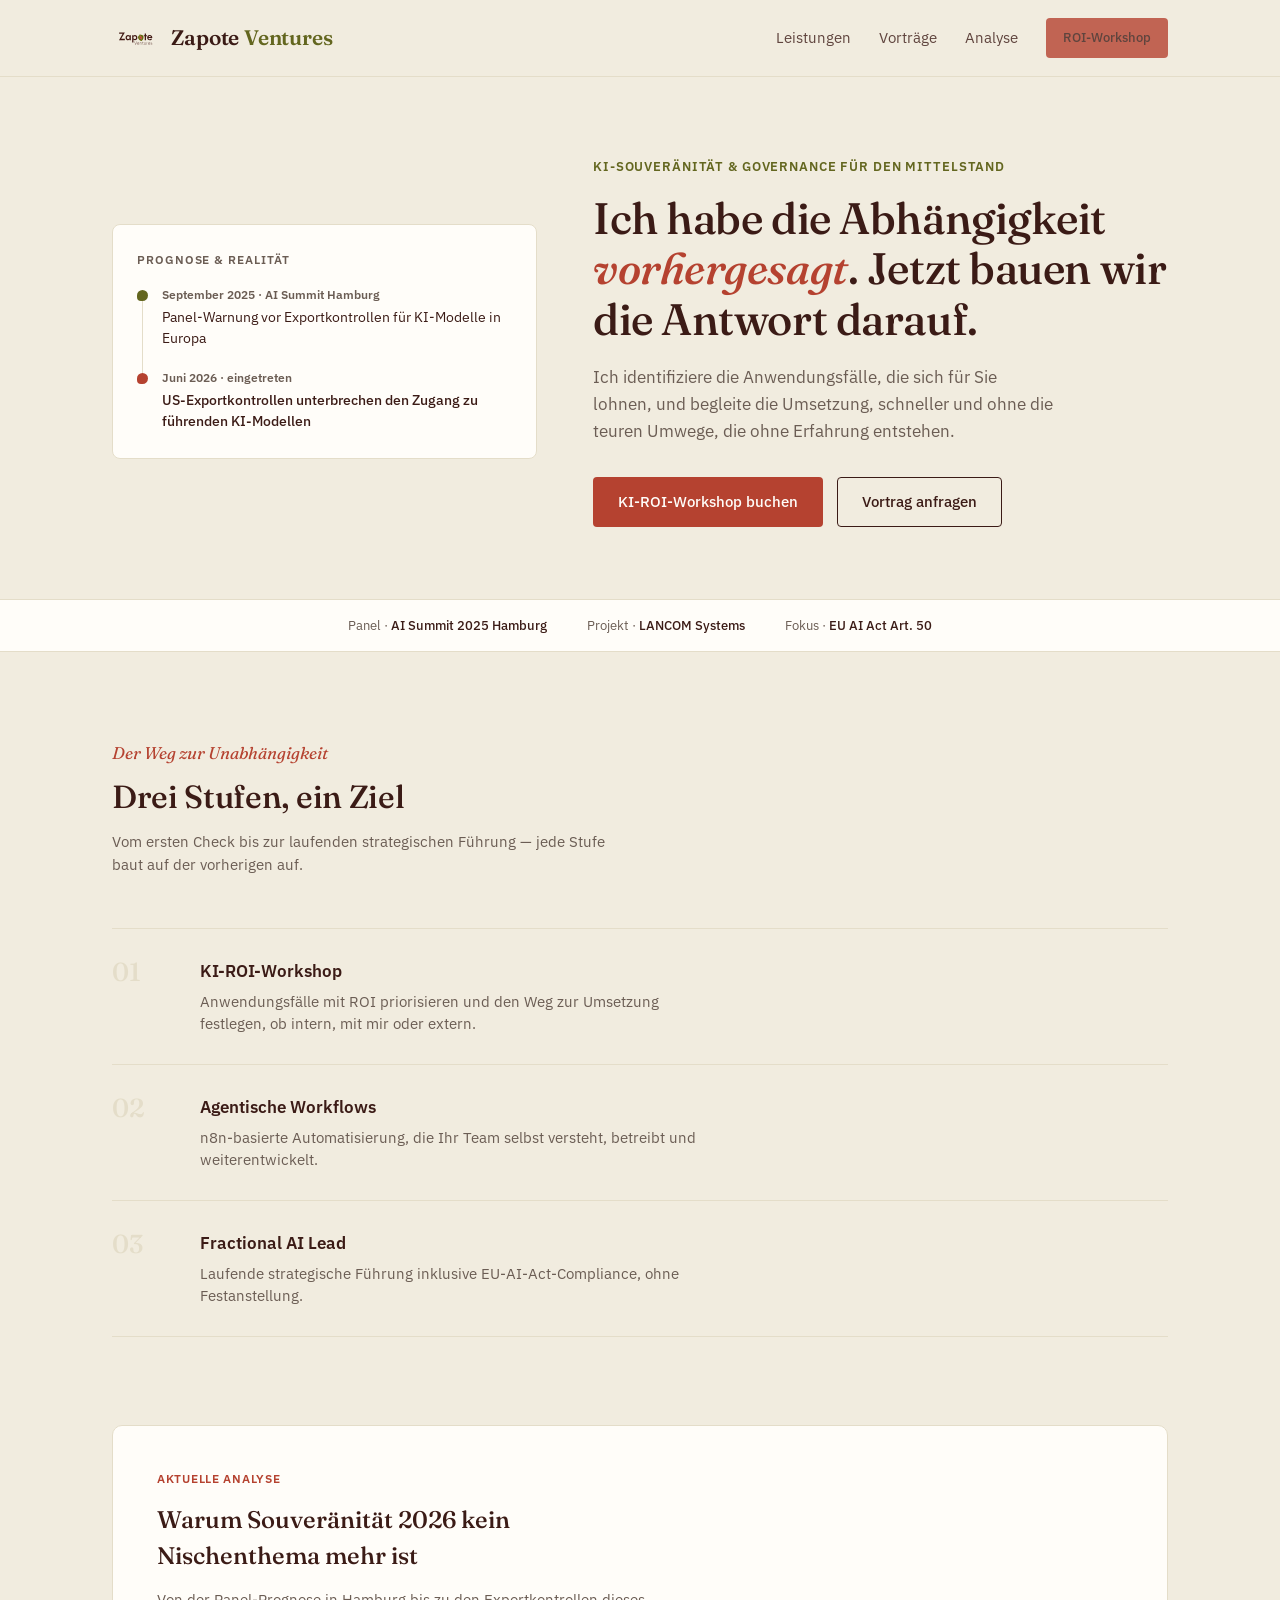
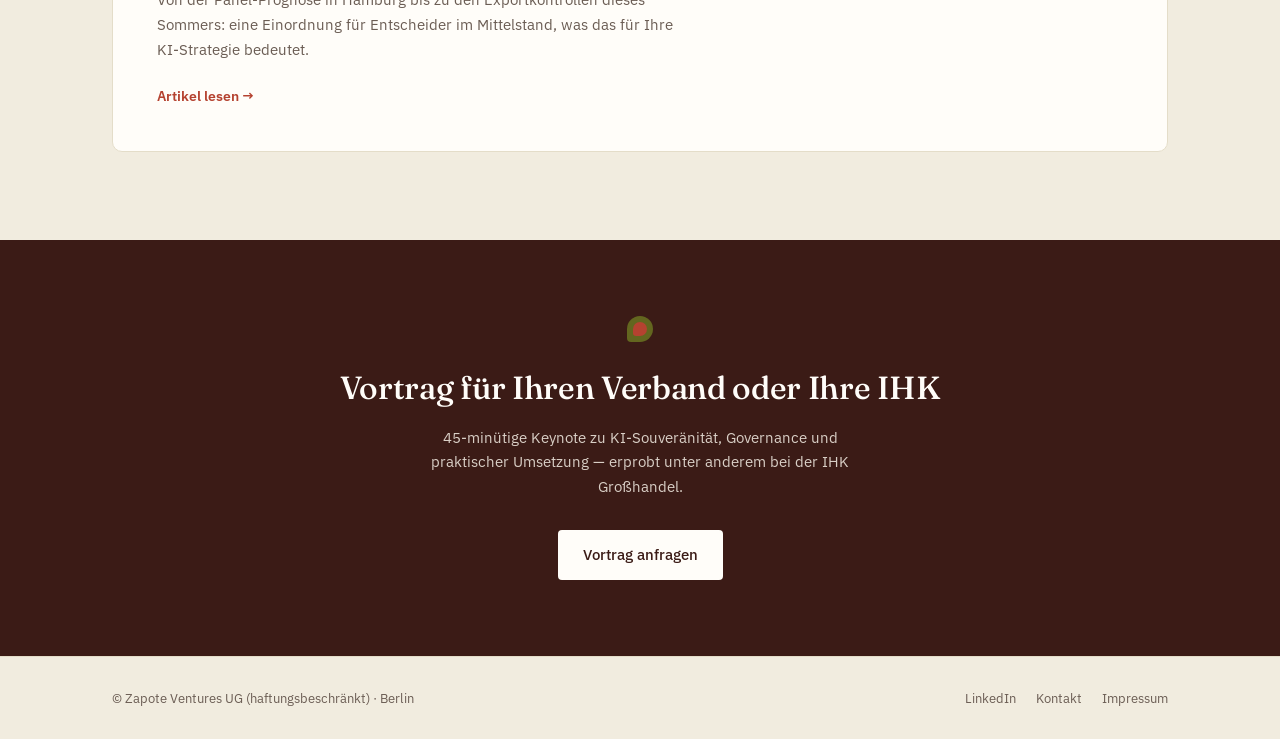
==== outputs/index.html @ 0f677725 "feat: init commit of website" ====
<!DOCTYPE html>
<html lang="de">
<head>
<meta charset="UTF-8">
<meta name="viewport" content="width=device-width, initial-scale=1.0">
<title>Zapote Ventures — KI-Souveränität &amp; Governance für den Mittelstand</title>
<meta name="description" content="Zapote Ventures UG (haftungsbeschränkt): KI-ROI-Workshops, agentische Workflows und Fractional AI Lead für den Mittelstand.">
<link rel="icon" type="image/svg+xml" href="zapote-logo.svg">
<link rel="preconnect" href="https://fonts.googleapis.com">
<link rel="preconnect" href="https://fonts.gstatic.com" crossorigin>
<link href="https://fonts.googleapis.com/css2?family=Fraunces:ital,opsz,wght@0,9..144,400;0,9..144,500;0,9..144,600;1,9..144,500&family=IBM+Plex+Sans:wght@400;500;600&display=swap" rel="stylesheet">
<style>
  :root{
    --ink:#3b1b16;
    --olive:#63661f;
    --coral:#b54230;
    --paper:#f1ecdf;
    --white:#fffdf9;
    --muted:#6b5d54;
    --hair:#e4ddc9;
    --font-display:'Fraunces', serif;
    --font-body:'IBM Plex Sans', sans-serif;
  }
  *{box-sizing:border-box;margin:0;padding:0}
  body{
    font-family:var(--font-body);
    color:var(--ink);
    background:var(--paper);
    line-height:1.5;
    -webkit-font-smoothing:antialiased;
  }
  a{color:inherit}
  img,svg{display:block}
  .wrap{max-width:1120px;margin:0 auto;padding:0 32px}
  @media(max-width:640px){.wrap{padding:0 20px}}

  /* nav */
  header{position:sticky;top:0;background:rgba(241,236,223,.92);backdrop-filter:blur(6px);border-bottom:1px solid var(--hair);z-index:10}
  nav{display:flex;align-items:center;justify-content:space-between;padding:18px 0}
  .brand{display:flex;align-items:center;gap:10px;text-decoration:none}
  .brand img{height:26px;width:auto}
  .wordmark{font-family:var(--font-display);font-weight:600;font-size:21px;letter-spacing:-.01em;color:var(--ink)}
  .wordmark span{color:var(--olive)}
  .navlinks{display:flex;align-items:center;gap:28px;font-size:14.5px}
  .navlinks a{text-decoration:none;color:var(--ink);opacity:.8;transition:opacity .15s}
  .navlinks a:hover{opacity:1}
  @media(max-width:720px){.navlinks a.hide-mobile{display:none}}

  .btn{display:inline-flex;align-items:center;gap:8px;padding:13px 24px;border-radius:4px;font-size:14.5px;font-weight:500;text-decoration:none;border:1.5px solid transparent;transition:transform .15s, box-shadow .15s;cursor:pointer;font-family:var(--font-body)}
  .btn:focus-visible{outline:2px solid var(--coral);outline-offset:3px}
  .btn:hover{transform:translateY(-1px)}
  .btn-primary{background:var(--coral);color:var(--white)}
  .btn-primary:hover{box-shadow:0 4px 14px rgba(181,66,48,.35)}
  .btn-ghost{background:transparent;color:var(--ink);border-color:var(--ink)}
  .btn-ghost:hover{background:var(--ink);color:var(--white)}
  .btn-inverse{background:var(--white);color:var(--ink)}
  .btn-sm{padding:9px 16px;font-size:13px}

  /* hero */
  .hero{padding:80px 0 72px}
  .hero-grid{display:grid;grid-template-columns:.85fr 1.15fr;gap:56px;align-items:center}
  @media(max-width:860px){.hero-grid{grid-template-columns:1fr;gap:40px}}

  .ledger{background:var(--white);border:1px solid var(--hair);border-radius:8px;padding:26px 24px;position:relative}
  .ledger-title{font-size:11.5px;font-weight:600;letter-spacing:.08em;text-transform:uppercase;color:var(--muted);margin-bottom:18px}
  .ledger-item{display:flex;gap:14px;position:relative;padding-bottom:20px}
  .ledger-item:last-child{padding-bottom:0}
  .ledger-line{position:absolute;left:5px;top:14px;bottom:-6px;width:1px;background:var(--hair)}
  .ledger-item:last-child .ledger-line{display:none}
  .seed{width:11px;height:11px;border-radius:50% 50% 50% 4px;background:var(--olive);flex-shrink:0;margin-top:4px;position:relative;z-index:1}
  .ledger-item:last-child .seed{background:var(--coral)}
  .ledger-date{font-size:12px;font-weight:600;color:var(--muted);font-variant-numeric:tabular-nums;margin-bottom:3px}
  .ledger-text{font-size:14px;line-height:1.5}
  .ledger-item:last-child .ledger-text{font-weight:500}

  .eyebrow{font-size:12.5px;font-weight:600;letter-spacing:.07em;text-transform:uppercase;color:var(--olive);margin-bottom:18px}
  h1{font-family:var(--font-display);font-weight:500;font-size:clamp(30px,4.4vw,44px);line-height:1.14;letter-spacing:-.01em;margin-bottom:20px}
  h1 em{font-style:italic;color:var(--coral)}
  .lede{font-size:16.5px;color:var(--muted);max-width:46ch;margin-bottom:32px;line-height:1.65}
  .cta-row{display:flex;gap:14px;flex-wrap:wrap}

  /* trust strip */
  .strip{border-top:1px solid var(--hair);border-bottom:1px solid var(--hair);background:var(--white)}
  .strip-inner{display:flex;justify-content:center;gap:40px;padding:16px 0;font-size:12.5px;color:var(--muted);flex-wrap:wrap;text-align:center}
  .strip-inner b{color:var(--ink);font-weight:500}

  /* services */
  .section{padding:88px 0}
  .section-head{max-width:520px;margin-bottom:52px}
  .section-eyebrow{font-family:var(--font-display);font-style:italic;color:var(--coral);font-size:17px;margin-bottom:8px}
  h2{font-family:var(--font-display);font-weight:500;font-size:clamp(24px,3vw,32px);letter-spacing:-.01em}
  .section-sub{color:var(--muted);font-size:15px;margin-top:10px}

  .ladder{position:relative}
  .rung{display:grid;grid-template-columns:64px 1fr;gap:24px;padding:30px 0;border-top:1px solid var(--hair)}
  .rung:last-child{border-bottom:1px solid var(--hair)}
  .rung-num{font-family:var(--font-display);font-size:26px;color:var(--hair);font-weight:500;line-height:1}
  .rung-body h3{font-family:var(--font-body);font-weight:600;font-size:17px;margin-bottom:6px}
  .rung-body p{color:var(--muted);font-size:14.5px;max-width:56ch}

  /* excerpt */
  .excerpt{background:var(--white);border:1px solid var(--hair);border-radius:10px;padding:44px;position:relative}
  .excerpt-eyebrow{font-size:12px;font-weight:600;letter-spacing:.06em;text-transform:uppercase;color:var(--coral);margin-bottom:14px}
  .excerpt h3{font-family:var(--font-display);font-weight:500;font-size:24px;margin-bottom:14px;max-width:26ch}
  .excerpt p{color:var(--muted);font-size:15px;max-width:60ch;margin-bottom:20px;line-height:1.65}
  .excerpt a{font-size:14px;font-weight:600;color:var(--coral);text-decoration:none}
  .excerpt a:hover{text-decoration:underline}

  /* vorträge band */
  .band{background:var(--ink);color:var(--white);padding:76px 0;text-align:center;position:relative;overflow:hidden}
  .band h2{color:var(--white)}
  .band p{color:#d9cfc6;max-width:50ch;margin:14px auto 30px;font-size:15px;line-height:1.65}
  .band-mark{width:26px;height:26px;border-radius:50% 50% 50% 4px;background:var(--olive);margin:0 auto 22px;position:relative}
  .band-mark::after{content:"";position:absolute;inset:6px;border-radius:50% 50% 50% 3px;background:var(--coral)}

  footer{padding:32px 0;border-top:1px solid var(--hair)}
  .foot-inner{display:flex;justify-content:space-between;align-items:center;font-size:12.5px;color:var(--muted);flex-wrap:wrap;gap:12px}
  .foot-links{display:flex;gap:20px}
  .foot-links a{text-decoration:none;color:var(--muted)}
  .foot-links a:hover{color:var(--ink)}

  @media (prefers-reduced-motion: no-preference){
    .fade-up{animation:fadeUp .6s ease both}
    .fade-up.d2{animation-delay:.1s}
    .fade-up.d3{animation-delay:.2s}
    @keyframes fadeUp{from{opacity:0;transform:translateY(10px)}to{opacity:1;transform:translateY(0)}}
  }
</style>
</head>
<body>

<header>
  <div class="wrap">
    <nav>
      <a href="#" class="brand" aria-label="Zapote Ventures Startseite">
        <img src="zapote-logo.svg" alt="Zapote Ventures Logo">
        <div class="wordmark">Zapote <span>Ventures</span></div>
      </a>
      <div class="navlinks">
        <a href="#leistungen" class="hide-mobile">Leistungen</a>
        <a href="#vortraege" class="hide-mobile">Vorträge</a>
        <a href="#analyse" class="hide-mobile">Analyse</a>
        <a href="#kontakt" class="btn btn-primary btn-sm">ROI-Workshop</a>
      </div>
    </nav>
  </div>
</header>

<section class="hero">
  <div class="wrap hero-grid">
    <div class="ledger fade-up">
      <div class="ledger-title">Prognose &amp; Realität</div>
      <div class="ledger-item">
        <div class="ledger-line"></div>
        <div class="seed"></div>
        <div>
          <div class="ledger-date">September 2025 · AI Summit Hamburg</div>
          <div class="ledger-text">Panel-Warnung vor Exportkontrollen für KI-Modelle in Europa</div>
        </div>
      </div>
      <div class="ledger-item">
        <div class="seed"></div>
        <div>
          <div class="ledger-date">Juni 2026 · eingetreten</div>
          <div class="ledger-text">US-Exportkontrollen unterbrechen den Zugang zu führenden KI-Modellen</div>
        </div>
      </div>
    </div>

    <div class="fade-up d2">
      <div class="eyebrow">KI-Souveränität &amp; Governance für den Mittelstand</div>
      <h1>Ich habe die Abhängigkeit <em>vorhergesagt</em>. Jetzt bauen wir die Antwort darauf.</h1>
      <p class="lede">Ich identifiziere die Anwendungsfälle, die sich für Sie lohnen, und begleite die Umsetzung, schneller und ohne die teuren Umwege, die ohne Erfahrung entstehen.</p>
      <div class="cta-row">
        <a href="#kontakt" class="btn btn-primary">KI-ROI-Workshop buchen</a>
        <a href="#vortraege" class="btn btn-ghost">Vortrag anfragen</a>
      </div>
    </div>
  </div>
</section>

<div class="strip">
  <div class="wrap strip-inner">
    <span>Panel · <b>AI Summit 2025 Hamburg</b></span>
    <span>Projekt · <b>LANCOM Systems</b></span>
    <span>Fokus · <b>EU AI Act Art. 50</b></span>
  </div>
</div>

<section class="section" id="leistungen">
  <div class="wrap">
    <div class="section-head">
      <div class="section-eyebrow">Der Weg zur Unabhängigkeit</div>
      <h2>Drei Stufen, ein Ziel</h2>
      <p class="section-sub">Vom ersten Check bis zur laufenden strategischen Führung — jede Stufe baut auf der vorherigen auf.</p>
    </div>
    <div class="ladder">
      <div class="rung">
        <div class="rung-num">01</div>
        <div class="rung-body">
          <h3>KI-ROI-Workshop</h3>
          <p>Anwendungsfälle mit ROI priorisieren und den Weg zur Umsetzung festlegen, ob intern, mit mir oder extern.</p>
        </div>
      </div>
      <div class="rung">
        <div class="rung-num">02</div>
        <div class="rung-body">
          <h3>Agentische Workflows</h3>
          <p>n8n-basierte Automatisierung, die Ihr Team selbst versteht, betreibt und weiterentwickelt.</p>
        </div>
      </div>
      <div class="rung">
        <div class="rung-num">03</div>
        <div class="rung-body">
          <h3>Fractional AI Lead</h3>
          <p>Laufende strategische Führung inklusive EU-AI-Act-Compliance, ohne Festanstellung.</p>
        </div>
      </div>
    </div>
  </div>
</section>

<section class="section" id="analyse" style="padding-top:0">
  <div class="wrap">
    <div class="excerpt">
      <div class="excerpt-eyebrow">Aktuelle Analyse</div>
      <h3>Warum Souveränität 2026 kein Nischenthema mehr ist</h3>
      <p>Von der Panel-Prognose in Hamburg bis zu den Exportkontrollen dieses Sommers: eine Einordnung für Entscheider im Mittelstand, was das für Ihre KI-Strategie bedeutet.</p>
      <a href="#">Artikel lesen →</a>
    </div>
  </div>
</section>

<section class="band" id="vortraege">
  <div class="wrap">
    <div class="band-mark"></div>
    <h2>Vortrag für Ihren Verband oder Ihre IHK</h2>
    <p>45-minütige Keynote zu KI-Souveränität, Governance und praktischer Umsetzung — erprobt unter anderem bei der IHK Großhandel.</p>
    <a href="mailto:oscar.morillo@zapote.de?subject=Vortragsanfrage" class="btn btn-inverse">Vortrag anfragen</a>
  </div>
</section>

<footer id="kontakt">
  <div class="wrap foot-inner">
    <span>© Zapote Ventures UG (haftungsbeschränkt) · Berlin</span>
    <div class="foot-links">
      <!-- TODO: LinkedIn-URL eintragen, sobald Profil/Unternehmensseite steht -->
      <a href="#" target="_blank" rel="noopener">LinkedIn</a>
      <a href="mailto:oscar.morillo@zapote.de?subject=Anfrage%20Zapote%20Ventures">Kontakt</a>
      <a href="impressum.html">Impressum</a>
    </div>
  </div>
</footer>

</body>
</html>
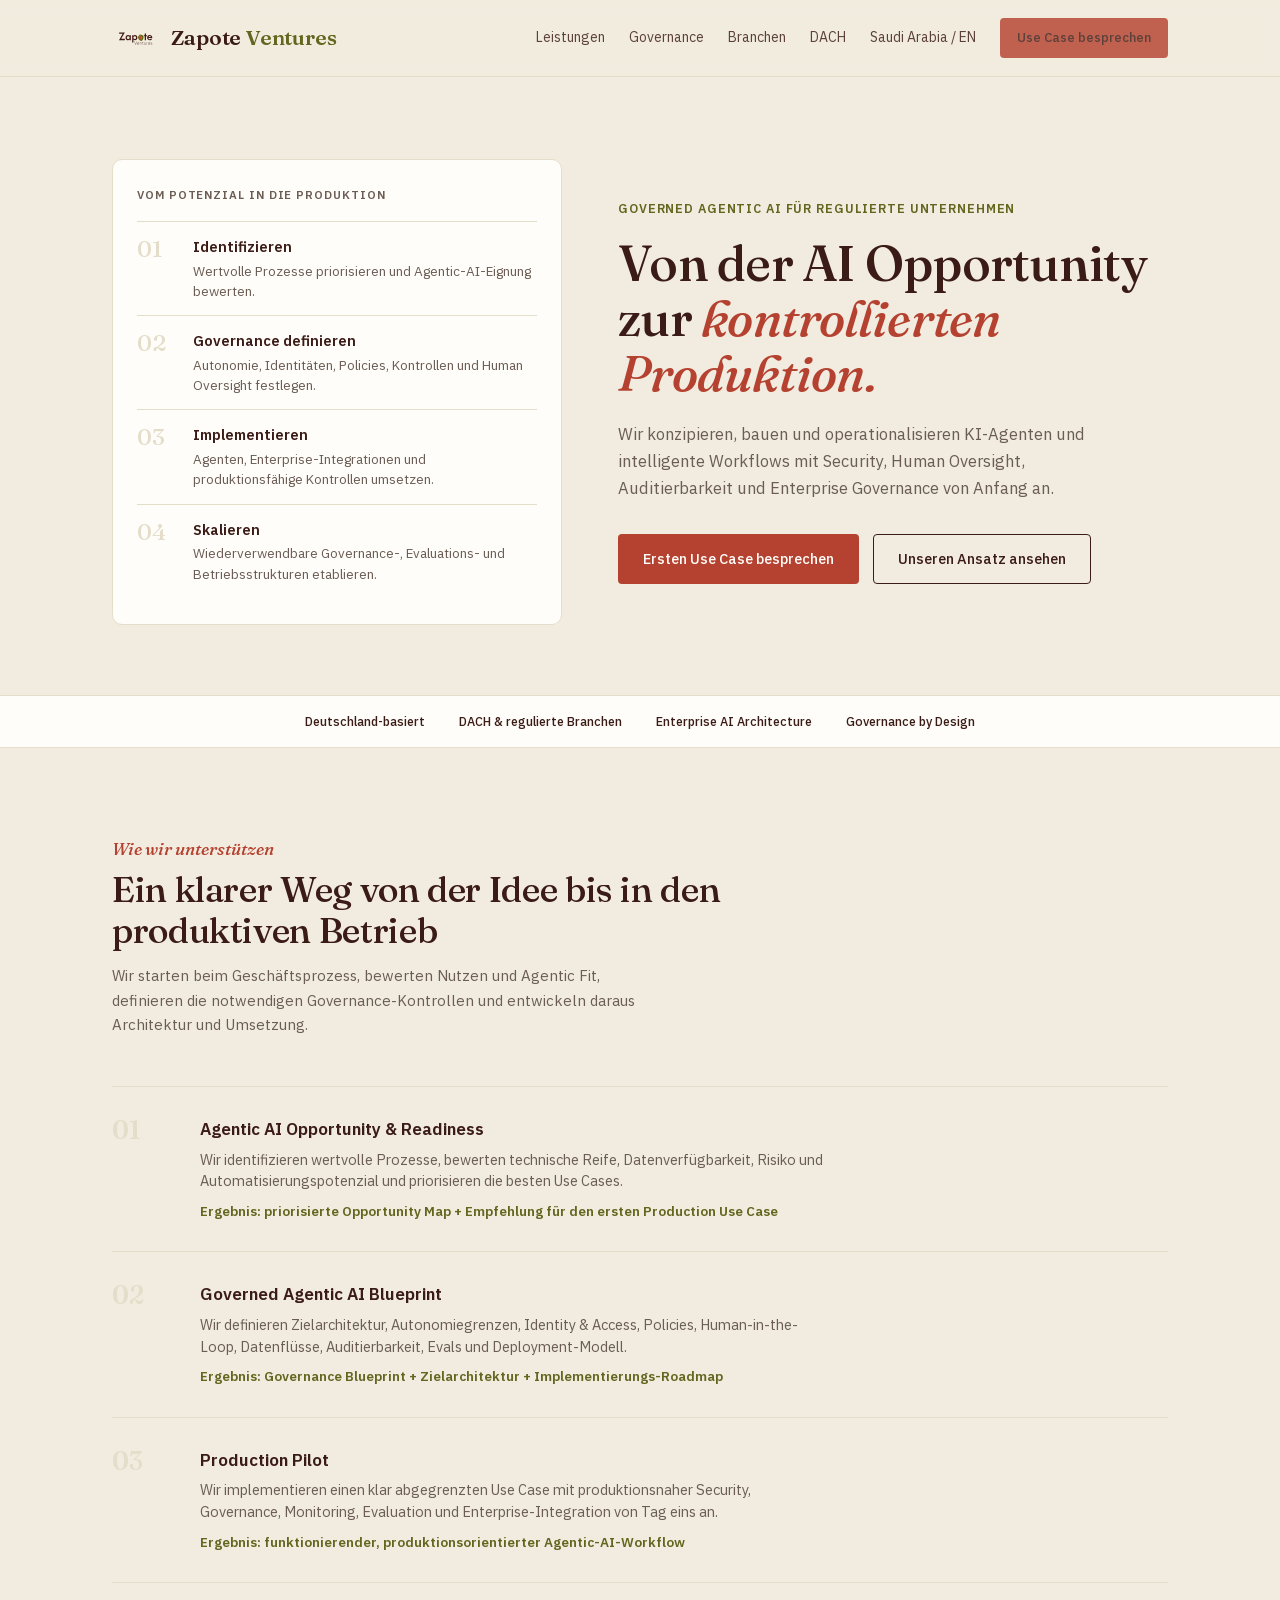
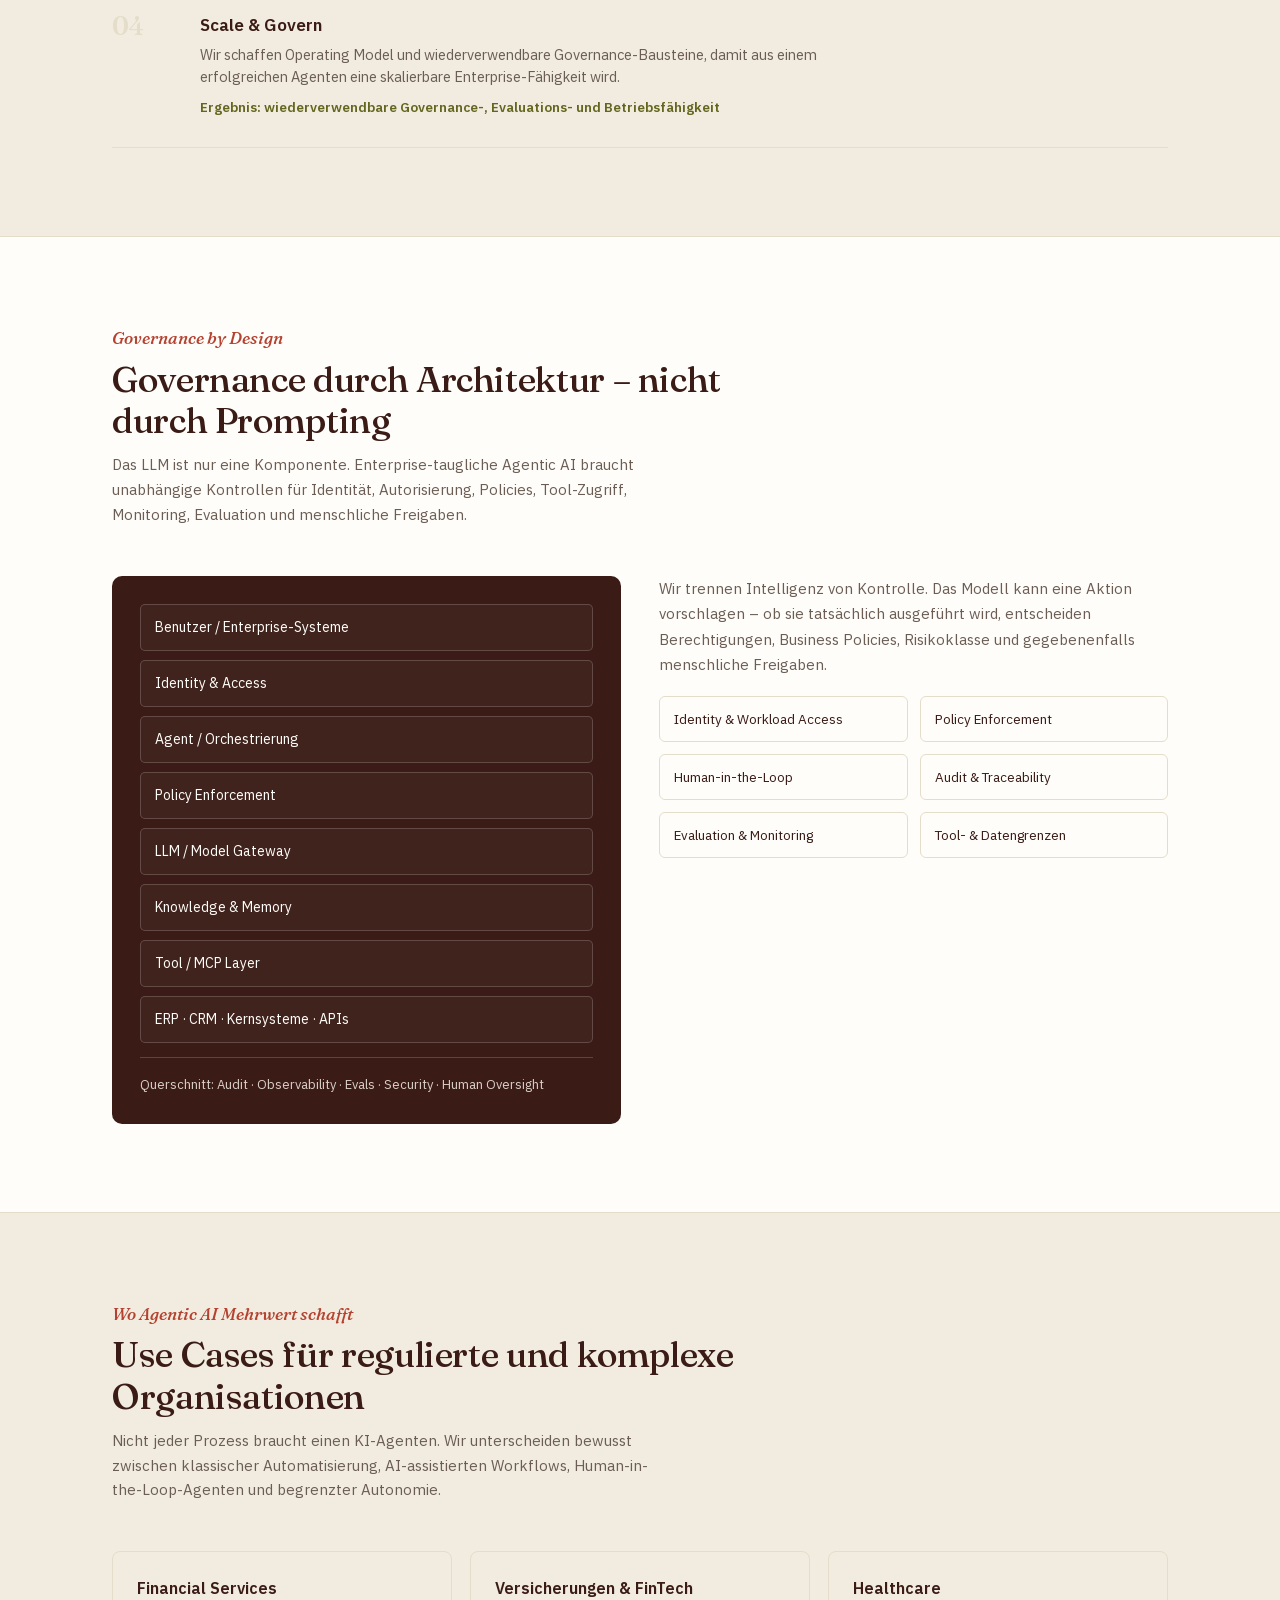
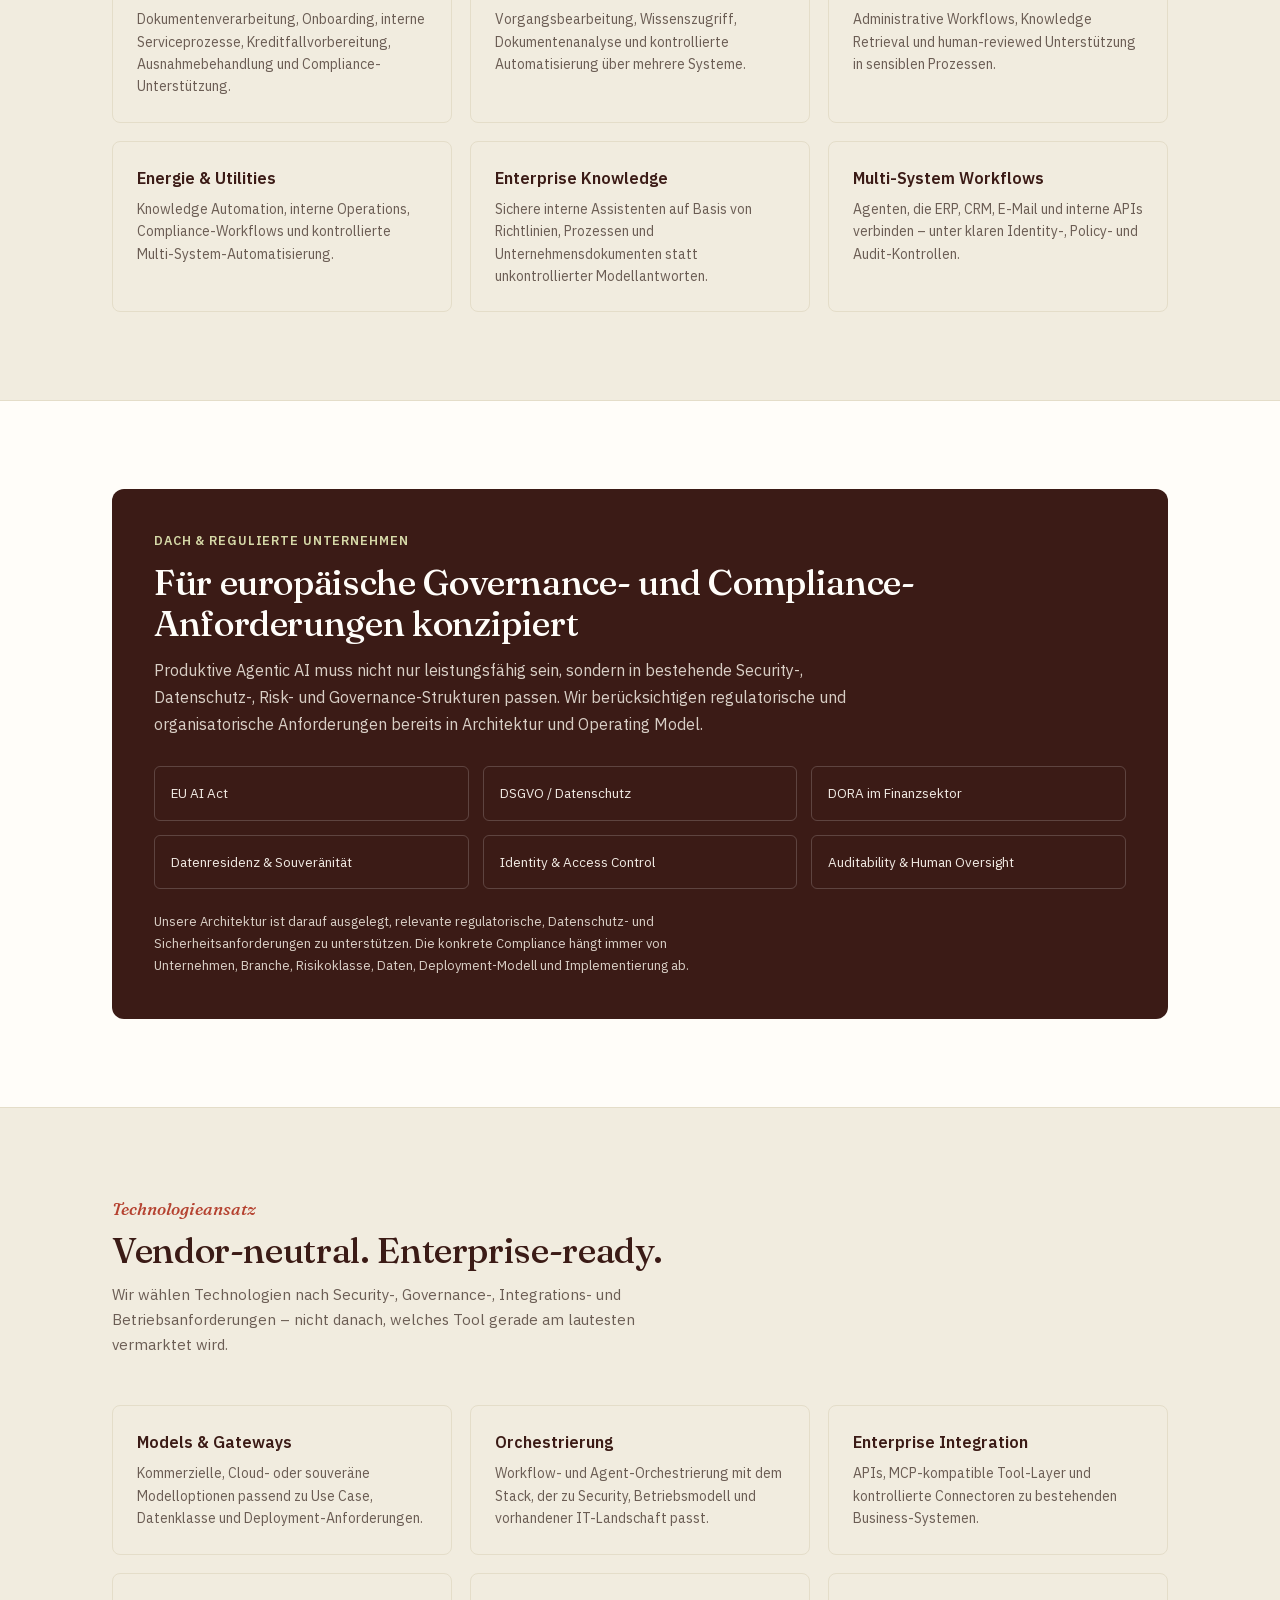
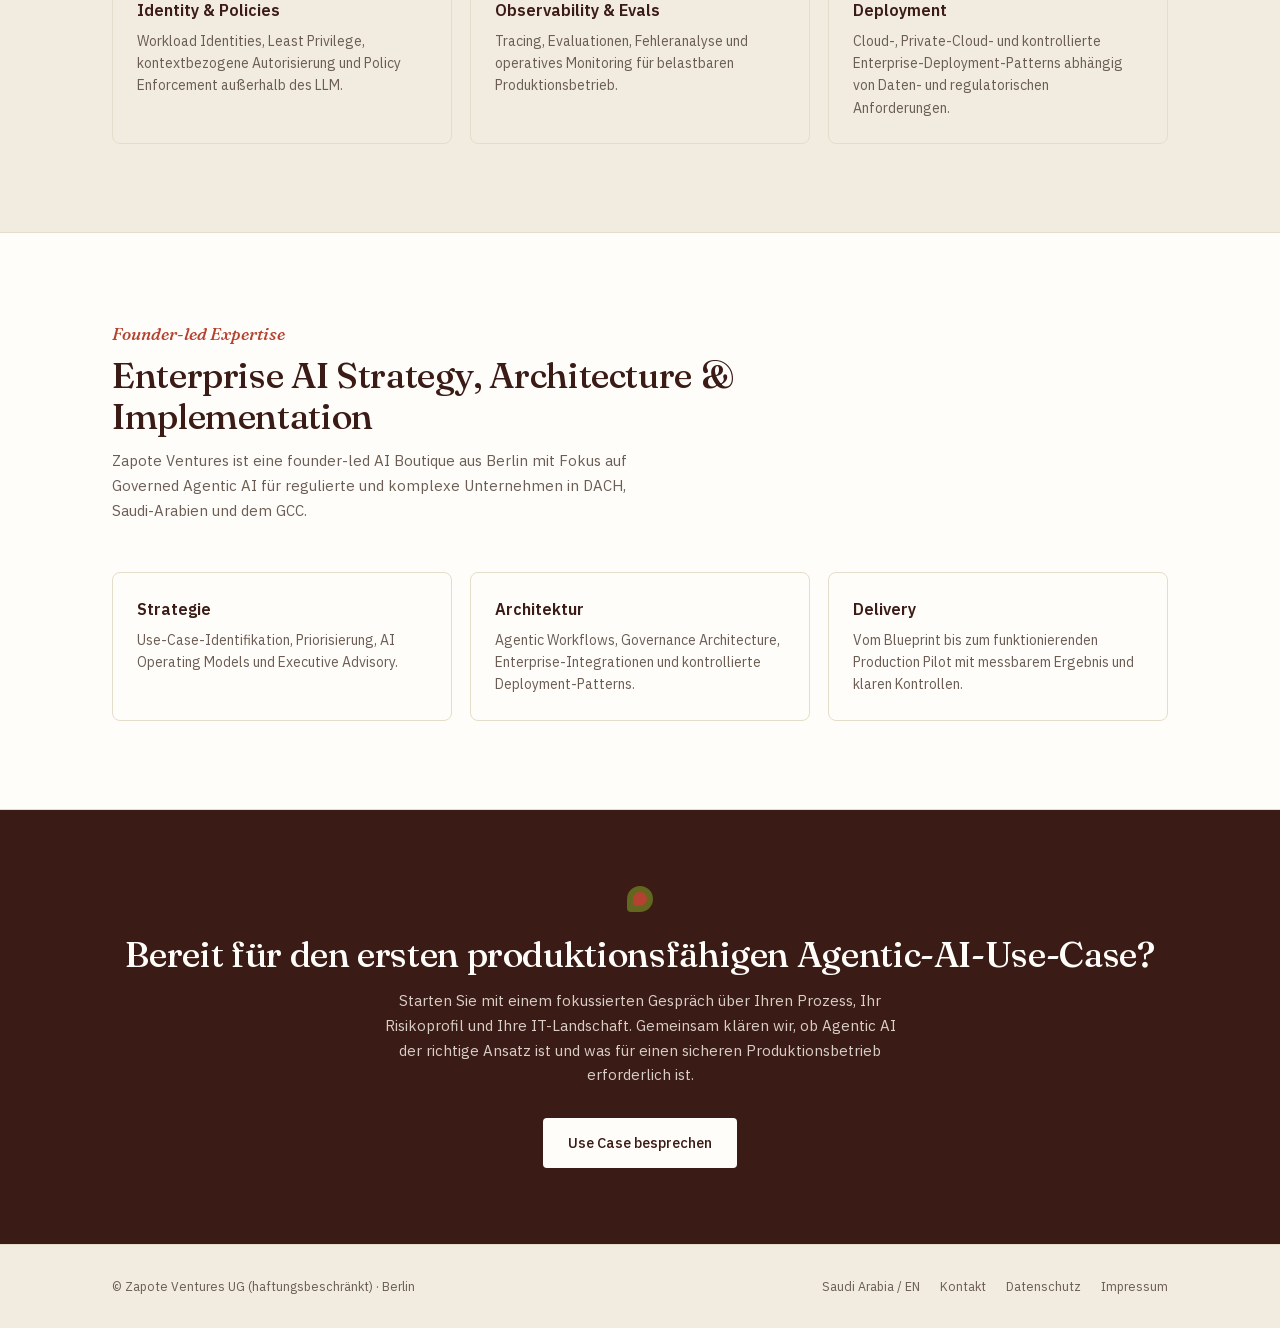
==== commit f7b0c0e6: "fix: Impressum/Datenschutz-Konformität herstellen, Google Fonts self-hosten" ====
--- a/outputs/index.html
+++ b/outputs/index.html
@@ -1,146 +1,149 @@
 <!DOCTYPE html>
 <html lang="de">
 <head>
-<meta charset="UTF-8">
-<meta name="viewport" content="width=device-width, initial-scale=1.0">
-<title>Zapote Ventures — KI-Souveränität &amp; Governance für den Mittelstand</title>
-<meta name="description" content="Zapote Ventures UG (haftungsbeschränkt): KI-ROI-Workshops, agentische Workflows und Fractional AI Lead für den Mittelstand.">
-<link rel="icon" type="image/svg+xml" href="zapote-logo.svg">
-<link rel="preconnect" href="https://fonts.googleapis.com">
-<link rel="preconnect" href="https://fonts.gstatic.com" crossorigin>
-<link href="https://fonts.googleapis.com/css2?family=Fraunces:ital,opsz,wght@0,9..144,400;0,9..144,500;0,9..144,600;1,9..144,500&family=IBM+Plex+Sans:wght@400;500;600&display=swap" rel="stylesheet">
-<style>
-  :root{
-    --ink:#3b1b16;
-    --olive:#63661f;
-    --coral:#b54230;
-    --paper:#f1ecdf;
-    --white:#fffdf9;
-    --muted:#6b5d54;
-    --hair:#e4ddc9;
-    --font-display:'Fraunces', serif;
-    --font-body:'IBM Plex Sans', sans-serif;
-  }
-  *{box-sizing:border-box;margin:0;padding:0}
-  body{
-    font-family:var(--font-body);
-    color:var(--ink);
-    background:var(--paper);
-    line-height:1.5;
-    -webkit-font-smoothing:antialiased;
-  }
-  a{color:inherit}
-  img,svg{display:block}
-  .wrap{max-width:1120px;margin:0 auto;padding:0 32px}
-  @media(max-width:640px){.wrap{padding:0 20px}}
-
-  /* nav */
-  header{position:sticky;top:0;background:rgba(241,236,223,.92);backdrop-filter:blur(6px);border-bottom:1px solid var(--hair);z-index:10}
-  nav{display:flex;align-items:center;justify-content:space-between;padding:18px 0}
-  .brand{display:flex;align-items:center;gap:10px;text-decoration:none}
-  .brand img{height:26px;width:auto}
-  .wordmark{font-family:var(--font-display);font-weight:600;font-size:21px;letter-spacing:-.01em;color:var(--ink)}
-  .wordmark span{color:var(--olive)}
-  .navlinks{display:flex;align-items:center;gap:28px;font-size:14.5px}
-  .navlinks a{text-decoration:none;color:var(--ink);opacity:.8;transition:opacity .15s}
-  .navlinks a:hover{opacity:1}
-  @media(max-width:720px){.navlinks a.hide-mobile{display:none}}
-
-  .btn{display:inline-flex;align-items:center;gap:8px;padding:13px 24px;border-radius:4px;font-size:14.5px;font-weight:500;text-decoration:none;border:1.5px solid transparent;transition:transform .15s, box-shadow .15s;cursor:pointer;font-family:var(--font-body)}
-  .btn:focus-visible{outline:2px solid var(--coral);outline-offset:3px}
-  .btn:hover{transform:translateY(-1px)}
-  .btn-primary{background:var(--coral);color:var(--white)}
-  .btn-primary:hover{box-shadow:0 4px 14px rgba(181,66,48,.35)}
-  .btn-ghost{background:transparent;color:var(--ink);border-color:var(--ink)}
-  .btn-ghost:hover{background:var(--ink);color:var(--white)}
-  .btn-inverse{background:var(--white);color:var(--ink)}
-  .btn-sm{padding:9px 16px;font-size:13px}
-
-  /* hero */
-  .hero{padding:80px 0 72px}
-  .hero-grid{display:grid;grid-template-columns:.85fr 1.15fr;gap:56px;align-items:center}
-  @media(max-width:860px){.hero-grid{grid-template-columns:1fr;gap:40px}}
-
-  .ledger{background:var(--white);border:1px solid var(--hair);border-radius:8px;padding:26px 24px;position:relative}
-  .ledger-title{font-size:11.5px;font-weight:600;letter-spacing:.08em;text-transform:uppercase;color:var(--muted);margin-bottom:18px}
-  .ledger-item{display:flex;gap:14px;position:relative;padding-bottom:20px}
-  .ledger-item:last-child{padding-bottom:0}
-  .ledger-line{position:absolute;left:5px;top:14px;bottom:-6px;width:1px;background:var(--hair)}
-  .ledger-item:last-child .ledger-line{display:none}
-  .seed{width:11px;height:11px;border-radius:50% 50% 50% 4px;background:var(--olive);flex-shrink:0;margin-top:4px;position:relative;z-index:1}
-  .ledger-item:last-child .seed{background:var(--coral)}
-  .ledger-date{font-size:12px;font-weight:600;color:var(--muted);font-variant-numeric:tabular-nums;margin-bottom:3px}
-  .ledger-text{font-size:14px;line-height:1.5}
-  .ledger-item:last-child .ledger-text{font-weight:500}
-
-  .eyebrow{font-size:12.5px;font-weight:600;letter-spacing:.07em;text-transform:uppercase;color:var(--olive);margin-bottom:18px}
-  h1{font-family:var(--font-display);font-weight:500;font-size:clamp(30px,4.4vw,44px);line-height:1.14;letter-spacing:-.01em;margin-bottom:20px}
-  h1 em{font-style:italic;color:var(--coral)}
-  .lede{font-size:16.5px;color:var(--muted);max-width:46ch;margin-bottom:32px;line-height:1.65}
-  .cta-row{display:flex;gap:14px;flex-wrap:wrap}
-
-  /* trust strip */
-  .strip{border-top:1px solid var(--hair);border-bottom:1px solid var(--hair);background:var(--white)}
-  .strip-inner{display:flex;justify-content:center;gap:40px;padding:16px 0;font-size:12.5px;color:var(--muted);flex-wrap:wrap;text-align:center}
-  .strip-inner b{color:var(--ink);font-weight:500}
-
-  /* services */
-  .section{padding:88px 0}
-  .section-head{max-width:520px;margin-bottom:52px}
-  .section-eyebrow{font-family:var(--font-display);font-style:italic;color:var(--coral);font-size:17px;margin-bottom:8px}
-  h2{font-family:var(--font-display);font-weight:500;font-size:clamp(24px,3vw,32px);letter-spacing:-.01em}
-  .section-sub{color:var(--muted);font-size:15px;margin-top:10px}
-
-  .ladder{position:relative}
-  .rung{display:grid;grid-template-columns:64px 1fr;gap:24px;padding:30px 0;border-top:1px solid var(--hair)}
-  .rung:last-child{border-bottom:1px solid var(--hair)}
-  .rung-num{font-family:var(--font-display);font-size:26px;color:var(--hair);font-weight:500;line-height:1}
-  .rung-body h3{font-family:var(--font-body);font-weight:600;font-size:17px;margin-bottom:6px}
-  .rung-body p{color:var(--muted);font-size:14.5px;max-width:56ch}
-
-  /* excerpt */
-  .excerpt{background:var(--white);border:1px solid var(--hair);border-radius:10px;padding:44px;position:relative}
-  .excerpt-eyebrow{font-size:12px;font-weight:600;letter-spacing:.06em;text-transform:uppercase;color:var(--coral);margin-bottom:14px}
-  .excerpt h3{font-family:var(--font-display);font-weight:500;font-size:24px;margin-bottom:14px;max-width:26ch}
-  .excerpt p{color:var(--muted);font-size:15px;max-width:60ch;margin-bottom:20px;line-height:1.65}
-  .excerpt a{font-size:14px;font-weight:600;color:var(--coral);text-decoration:none}
-  .excerpt a:hover{text-decoration:underline}
-
-  /* vorträge band */
-  .band{background:var(--ink);color:var(--white);padding:76px 0;text-align:center;position:relative;overflow:hidden}
-  .band h2{color:var(--white)}
-  .band p{color:#d9cfc6;max-width:50ch;margin:14px auto 30px;font-size:15px;line-height:1.65}
-  .band-mark{width:26px;height:26px;border-radius:50% 50% 50% 4px;background:var(--olive);margin:0 auto 22px;position:relative}
-  .band-mark::after{content:"";position:absolute;inset:6px;border-radius:50% 50% 50% 3px;background:var(--coral)}
-
-  footer{padding:32px 0;border-top:1px solid var(--hair)}
-  .foot-inner{display:flex;justify-content:space-between;align-items:center;font-size:12.5px;color:var(--muted);flex-wrap:wrap;gap:12px}
-  .foot-links{display:flex;gap:20px}
-  .foot-links a{text-decoration:none;color:var(--muted)}
-  .foot-links a:hover{color:var(--ink)}
-
-  @media (prefers-reduced-motion: no-preference){
-    .fade-up{animation:fadeUp .6s ease both}
-    .fade-up.d2{animation-delay:.1s}
-    .fade-up.d3{animation-delay:.2s}
-    @keyframes fadeUp{from{opacity:0;transform:translateY(10px)}to{opacity:1;transform:translateY(0)}}
-  }
-</style>
+  <meta charset="UTF-8">
+  <meta name="viewport" content="width=device-width, initial-scale=1.0">
+  <title>Zapote Ventures — Governed Agentic AI für regulierte Unternehmen</title>
+  <meta name="description" content="Zapote Ventures entwickelt und implementiert Governed Agentic AI für regulierte Unternehmen in DACH — von der Use-Case-Auswahl bis zum sicheren Produktionsbetrieb.">
+  <link rel="icon" type="image/svg+xml" href="zapote-logo.svg">
+  <link href="fonts/fonts.css" rel="stylesheet">
+  <style>
+    :root{
+      --ink:#3b1b16;
+      --olive:#63661f;
+      --coral:#b54230;
+      --paper:#f1ecdf;
+      --white:#fffdf9;
+      --muted:#6b5d54;
+      --hair:#e4ddc9;
+      --font-display:'Fraunces', serif;
+      --font-body:'IBM Plex Sans', sans-serif;
+    }
+    *{box-sizing:border-box;margin:0;padding:0}
+    html{scroll-behavior:smooth}
+    body{font-family:var(--font-body);color:var(--ink);background:var(--paper);line-height:1.5;-webkit-font-smoothing:antialiased}
+    a{color:inherit}
+    img,svg{display:block}
+    .wrap{max-width:1120px;margin:0 auto;padding:0 32px}
+    @media(max-width:640px){.wrap{padding:0 20px}}
+
+    header{position:sticky;top:0;background:rgba(241,236,223,.94);backdrop-filter:blur(6px);border-bottom:1px solid var(--hair);z-index:10}
+    nav{display:flex;align-items:center;justify-content:space-between;padding:18px 0;gap:24px}
+    .brand{display:flex;align-items:center;gap:10px;text-decoration:none}
+    .brand img{height:26px;width:auto}
+    .wordmark{font-family:var(--font-display);font-weight:600;font-size:21px;letter-spacing:-.01em;color:var(--ink)}
+    .wordmark span{color:var(--olive)}
+    .navlinks{display:flex;align-items:center;gap:24px;font-size:14px;flex-wrap:wrap;justify-content:flex-end}
+    .navlinks a{text-decoration:none;color:var(--ink);opacity:.82;transition:opacity .15s}
+    .navlinks a:hover{opacity:1}
+    @media(max-width:860px){.navlinks a.hide-mobile{display:none}}
+
+    .btn{display:inline-flex;align-items:center;gap:8px;padding:13px 24px;border-radius:4px;font-size:14.5px;font-weight:500;text-decoration:none;border:1.5px solid transparent;transition:transform .15s, box-shadow .15s;cursor:pointer;font-family:var(--font-body)}
+    .btn:focus-visible{outline:2px solid var(--coral);outline-offset:3px}
+    .btn:hover{transform:translateY(-1px)}
+    .btn-primary{background:var(--coral);color:var(--white)}
+    .btn-primary:hover{box-shadow:0 4px 14px rgba(181,66,48,.35)}
+    .btn-ghost{background:transparent;color:var(--ink);border-color:var(--ink)}
+    .btn-ghost:hover{background:var(--ink);color:var(--white)}
+    .btn-inverse{background:var(--white);color:var(--ink)}
+    .btn-sm{padding:9px 16px;font-size:13px}
+
+    .hero{padding:82px 0 70px}
+    .hero-grid{display:grid;grid-template-columns:.9fr 1.1fr;gap:56px;align-items:center}
+    @media(max-width:860px){.hero-grid{grid-template-columns:1fr;gap:40px}}
+    .eyebrow{font-size:12.5px;font-weight:600;letter-spacing:.07em;text-transform:uppercase;color:var(--olive);margin-bottom:18px}
+    h1{font-family:var(--font-display);font-weight:500;font-size:clamp(34px,4.8vw,50px);line-height:1.1;letter-spacing:-.015em;margin-bottom:20px}
+    h1 em{font-style:italic;color:var(--coral)}
+    .lede{font-size:16.5px;color:var(--muted);max-width:50ch;margin-bottom:32px;line-height:1.65}
+    .cta-row{display:flex;gap:14px;flex-wrap:wrap}
+
+    .journey{background:var(--white);border:1px solid var(--hair);border-radius:10px;padding:26px 24px}
+    .journey-title{font-size:11.5px;font-weight:600;letter-spacing:.08em;text-transform:uppercase;color:var(--muted);margin-bottom:18px}
+    .journey-item{display:grid;grid-template-columns:42px 1fr;gap:14px;padding:14px 0;border-top:1px solid var(--hair)}
+    .journey-item:first-of-type{border-top:0}
+    .journey-num{font-family:var(--font-display);font-size:23px;color:var(--hair);font-weight:500;line-height:1.2}
+    .journey-item h3{font-size:14.5px;margin-bottom:3px}
+    .journey-item p{font-size:13.5px;color:var(--muted);line-height:1.5}
+
+    .strip{border-top:1px solid var(--hair);border-bottom:1px solid var(--hair);background:var(--white)}
+    .strip-inner{display:flex;justify-content:center;gap:34px;padding:16px 0;font-size:12.5px;color:var(--muted);flex-wrap:wrap;text-align:center}
+    .strip-inner b{color:var(--ink);font-weight:500}
+
+    .section{padding:88px 0}
+    .section.alt{background:var(--white);border-top:1px solid var(--hair);border-bottom:1px solid var(--hair)}
+    .section-head{max-width:650px;margin-bottom:48px}
+    .section-eyebrow{font-family:var(--font-display);font-style:italic;color:var(--coral);font-size:17px;margin-bottom:8px}
+    h2{font-family:var(--font-display);font-weight:500;font-size:clamp(26px,3.2vw,36px);letter-spacing:-.01em;line-height:1.15}
+    .section-sub{color:var(--muted);font-size:15px;margin-top:12px;line-height:1.65;max-width:62ch}
+
+    .ladder{position:relative}
+    .rung{display:grid;grid-template-columns:64px 1fr;gap:24px;padding:30px 0;border-top:1px solid var(--hair)}
+    .rung:last-child{border-bottom:1px solid var(--hair)}
+    .rung-num{font-family:var(--font-display);font-size:26px;color:var(--hair);font-weight:500;line-height:1}
+    .rung-body h3{font-size:17px;margin-bottom:6px}
+    .rung-body p{color:var(--muted);font-size:14.5px;max-width:70ch}
+    .deliverable{margin-top:9px;font-size:13.5px;color:var(--olive);font-weight:600}
+
+    .cards{display:grid;grid-template-columns:repeat(3,1fr);gap:18px}
+    @media(max-width:900px){.cards{grid-template-columns:1fr 1fr}}
+    @media(max-width:640px){.cards{grid-template-columns:1fr}}
+    .card{background:var(--paper);border:1px solid var(--hair);border-radius:8px;padding:24px}
+    .alt .card{background:var(--white)}
+    .card h3{font-size:16px;margin-bottom:8px}
+    .card p{font-size:14px;color:var(--muted);line-height:1.6}
+
+    .arch{display:grid;grid-template-columns:1fr 1fr;gap:38px;align-items:start}
+    @media(max-width:860px){.arch{grid-template-columns:1fr}}
+    .arch-stack{background:var(--ink);color:var(--white);border-radius:10px;padding:28px}
+    .arch-layer{padding:12px 14px;border:1px solid rgba(255,255,255,.18);border-radius:5px;margin-bottom:9px;background:rgba(255,255,255,.035);font-size:14px}
+    .arch-cross{margin-top:14px;padding-top:16px;border-top:1px solid rgba(255,255,255,.18);font-size:13px;color:#d9cfc6;line-height:1.7}
+    .arch-copy p{color:var(--muted);font-size:15px;line-height:1.7;margin-bottom:18px}
+    .arch-list{display:grid;grid-template-columns:1fr 1fr;gap:12px}
+    @media(max-width:560px){.arch-list{grid-template-columns:1fr}}
+    .pill{border:1px solid var(--hair);background:var(--white);border-radius:6px;padding:12px 14px;font-size:13.5px}
+
+    .ksa-box{background:var(--ink);color:var(--white);border-radius:12px;padding:42px}
+    .ksa-box p{color:#d9cfc6;max-width:70ch;line-height:1.7;margin-top:12px}
+    .ksa-grid{display:grid;grid-template-columns:repeat(3,1fr);gap:14px;margin-top:28px}
+    @media(max-width:800px){.ksa-grid{grid-template-columns:1fr 1fr}}
+    @media(max-width:560px){.ksa-grid{grid-template-columns:1fr}}
+    .ksa-item{border:1px solid rgba(255,255,255,.18);padding:16px;border-radius:6px;font-size:13.5px;color:#f0e9e2}
+
+    .band{background:var(--ink);color:var(--white);padding:76px 0;text-align:center;position:relative;overflow:hidden}
+    .band h2{color:var(--white)}
+    .band p{color:#d9cfc6;max-width:58ch;margin:14px auto 30px;font-size:15px;line-height:1.65}
+    .band-mark{width:26px;height:26px;border-radius:50% 50% 50% 4px;background:var(--olive);margin:0 auto 22px;position:relative}
+    .band-mark::after{content:"";position:absolute;inset:6px;border-radius:50% 50% 50% 3px;background:var(--coral)}
+
+    footer{padding:32px 0;border-top:1px solid var(--hair)}
+    .foot-inner{display:flex;justify-content:space-between;align-items:center;font-size:12.5px;color:var(--muted);flex-wrap:wrap;gap:12px}
+    .foot-links{display:flex;gap:20px;flex-wrap:wrap}
+    .foot-links a{text-decoration:none;color:var(--muted)}
+    .foot-links a:hover{color:var(--ink)}
+
+    @media (prefers-reduced-motion: no-preference){
+      .fade-up{animation:fadeUp .6s ease both}
+      .fade-up.d2{animation-delay:.1s}
+      @keyframes fadeUp{from{opacity:0;transform:translateY(10px)}to{opacity:1;transform:translateY(0)}}
+    }
+  </style>
 </head>
 <body>
 
 <header>
   <div class="wrap">
     <nav>
-      <a href="#" class="brand" aria-label="Zapote Ventures Startseite">
+      <a href="index.html" class="brand" aria-label="Zapote Ventures Startseite">
         <img src="zapote-logo.svg" alt="Zapote Ventures Logo">
         <div class="wordmark">Zapote <span>Ventures</span></div>
       </a>
       <div class="navlinks">
         <a href="#leistungen" class="hide-mobile">Leistungen</a>
-        <a href="#vortraege" class="hide-mobile">Vorträge</a>
-        <a href="#analyse" class="hide-mobile">Analyse</a>
-        <a href="#kontakt" class="btn btn-primary btn-sm">ROI-Workshop</a>
+        <a href="#governance" class="hide-mobile">Governance</a>
+        <a href="#branchen" class="hide-mobile">Branchen</a>
+        <a href="#dach" class="hide-mobile">DACH</a>
+        <a href="sa/" class="hide-mobile">Saudi Arabia / EN</a>
+        <a href="#kontakt" class="btn btn-primary btn-sm">Use Case besprechen</a>
       </div>
     </nav>
   </div>
@@ -148,32 +151,21 @@
 
 <section class="hero">
   <div class="wrap hero-grid">
-    <div class="ledger fade-up">
-      <div class="ledger-title">Prognose &amp; Realität</div>
-      <div class="ledger-item">
-        <div class="ledger-line"></div>
-        <div class="seed"></div>
-        <div>
-          <div class="ledger-date">September 2025 · AI Summit Hamburg</div>
-          <div class="ledger-text">Panel-Warnung vor Exportkontrollen für KI-Modelle in Europa</div>
-        </div>
-      </div>
-      <div class="ledger-item">
-        <div class="seed"></div>
-        <div>
-          <div class="ledger-date">Juni 2026 · eingetreten</div>
-          <div class="ledger-text">US-Exportkontrollen unterbrechen den Zugang zu führenden KI-Modellen</div>
-        </div>
-      </div>
+    <div class="journey fade-up">
+      <div class="journey-title">Vom Potenzial in die Produktion</div>
+      <div class="journey-item"><div class="journey-num">01</div><div><h3>Identifizieren</h3><p>Wertvolle Prozesse priorisieren und Agentic-AI-Eignung bewerten.</p></div></div>
+      <div class="journey-item"><div class="journey-num">02</div><div><h3>Governance definieren</h3><p>Autonomie, Identitäten, Policies, Kontrollen und Human Oversight festlegen.</p></div></div>
+      <div class="journey-item"><div class="journey-num">03</div><div><h3>Implementieren</h3><p>Agenten, Enterprise-Integrationen und produktionsfähige Kontrollen umsetzen.</p></div></div>
+      <div class="journey-item"><div class="journey-num">04</div><div><h3>Skalieren</h3><p>Wiederverwendbare Governance-, Evaluations- und Betriebsstrukturen etablieren.</p></div></div>
     </div>
 
     <div class="fade-up d2">
-      <div class="eyebrow">KI-Souveränität &amp; Governance für den Mittelstand</div>
-      <h1>Ich habe die Abhängigkeit <em>vorhergesagt</em>. Jetzt bauen wir die Antwort darauf.</h1>
-      <p class="lede">Ich identifiziere die Anwendungsfälle, die sich für Sie lohnen, und begleite die Umsetzung, schneller und ohne die teuren Umwege, die ohne Erfahrung entstehen.</p>
+      <div class="eyebrow">Governed Agentic AI für regulierte Unternehmen</div>
+      <h1>Von der AI Opportunity zur <em>kontrollierten Produktion.</em></h1>
+      <p class="lede">Wir konzipieren, bauen und operationalisieren KI-Agenten und intelligente Workflows mit Security, Human Oversight, Auditierbarkeit und Enterprise Governance von Anfang an.</p>
       <div class="cta-row">
-        <a href="#kontakt" class="btn btn-primary">KI-ROI-Workshop buchen</a>
-        <a href="#vortraege" class="btn btn-ghost">Vortrag anfragen</a>
+        <a href="#kontakt" class="btn btn-primary">Ersten Use Case besprechen</a>
+        <a href="#governance" class="btn btn-ghost">Unseren Ansatz ansehen</a>
       </div>
     </div>
   </div>
@@ -181,72 +173,180 @@
 
 <div class="strip">
   <div class="wrap strip-inner">
-    <span>Panel · <b>AI Summit 2025 Hamburg</b></span>
-    <span>Projekt · <b>LANCOM Systems</b></span>
-    <span>Fokus · <b>EU AI Act Art. 50</b></span>
+    <span><b>Deutschland-basiert</b></span>
+    <span><b>DACH & regulierte Branchen</b></span>
+    <span><b>Enterprise AI Architecture</b></span>
+    <span><b>Governance by Design</b></span>
   </div>
 </div>
 
 <section class="section" id="leistungen">
   <div class="wrap">
     <div class="section-head">
-      <div class="section-eyebrow">Der Weg zur Unabhängigkeit</div>
-      <h2>Drei Stufen, ein Ziel</h2>
-      <p class="section-sub">Vom ersten Check bis zur laufenden strategischen Führung — jede Stufe baut auf der vorherigen auf.</p>
-    </div>
+      <div class="section-eyebrow">Wie wir unterstützen</div>
+      <h2>Ein klarer Weg von der Idee bis in den produktiven Betrieb</h2>
+      <p class="section-sub">Wir starten beim Geschäftsprozess, bewerten Nutzen und Agentic Fit, definieren die notwendigen Governance-Kontrollen und entwickeln daraus Architektur und Umsetzung.</p>
+    </div>
+
     <div class="ladder">
       <div class="rung">
         <div class="rung-num">01</div>
         <div class="rung-body">
-          <h3>KI-ROI-Workshop</h3>
-          <p>Anwendungsfälle mit ROI priorisieren und den Weg zur Umsetzung festlegen, ob intern, mit mir oder extern.</p>
+          <h3>Agentic AI Opportunity & Readiness</h3>
+          <p>Wir identifizieren wertvolle Prozesse, bewerten technische Reife, Datenverfügbarkeit, Risiko und Automatisierungspotenzial und priorisieren die besten Use Cases.</p>
+          <div class="deliverable">Ergebnis: priorisierte Opportunity Map + Empfehlung für den ersten Production Use Case</div>
         </div>
       </div>
       <div class="rung">
         <div class="rung-num">02</div>
         <div class="rung-body">
-          <h3>Agentische Workflows</h3>
-          <p>n8n-basierte Automatisierung, die Ihr Team selbst versteht, betreibt und weiterentwickelt.</p>
+          <h3>Governed Agentic AI Blueprint</h3>
+          <p>Wir definieren Zielarchitektur, Autonomiegrenzen, Identity & Access, Policies, Human-in-the-Loop, Datenflüsse, Auditierbarkeit, Evals und Deployment-Modell.</p>
+          <div class="deliverable">Ergebnis: Governance Blueprint + Zielarchitektur + Implementierungs-Roadmap</div>
         </div>
       </div>
       <div class="rung">
         <div class="rung-num">03</div>
         <div class="rung-body">
-          <h3>Fractional AI Lead</h3>
-          <p>Laufende strategische Führung inklusive EU-AI-Act-Compliance, ohne Festanstellung.</p>
-        </div>
-      </div>
-    </div>
-  </div>
-</section>
-
-<section class="section" id="analyse" style="padding-top:0">
-  <div class="wrap">
-    <div class="excerpt">
-      <div class="excerpt-eyebrow">Aktuelle Analyse</div>
-      <h3>Warum Souveränität 2026 kein Nischenthema mehr ist</h3>
-      <p>Von der Panel-Prognose in Hamburg bis zu den Exportkontrollen dieses Sommers: eine Einordnung für Entscheider im Mittelstand, was das für Ihre KI-Strategie bedeutet.</p>
-      <a href="#">Artikel lesen →</a>
-    </div>
-  </div>
-</section>
-
-<section class="band" id="vortraege">
+          <h3>Production Pilot</h3>
+          <p>Wir implementieren einen klar abgegrenzten Use Case mit produktionsnaher Security, Governance, Monitoring, Evaluation und Enterprise-Integration von Tag eins an.</p>
+          <div class="deliverable">Ergebnis: funktionierender, produktionsorientierter Agentic-AI-Workflow</div>
+        </div>
+      </div>
+      <div class="rung">
+        <div class="rung-num">04</div>
+        <div class="rung-body">
+          <h3>Scale & Govern</h3>
+          <p>Wir schaffen Operating Model und wiederverwendbare Governance-Bausteine, damit aus einem erfolgreichen Agenten eine skalierbare Enterprise-Fähigkeit wird.</p>
+          <div class="deliverable">Ergebnis: wiederverwendbare Governance-, Evaluations- und Betriebsfähigkeit</div>
+        </div>
+      </div>
+    </div>
+  </div>
+</section>
+
+<section class="section alt" id="governance">
+  <div class="wrap">
+    <div class="section-head">
+      <div class="section-eyebrow">Governance by Design</div>
+      <h2>Governance durch Architektur – nicht durch Prompting</h2>
+      <p class="section-sub">Das LLM ist nur eine Komponente. Enterprise-taugliche Agentic AI braucht unabhängige Kontrollen für Identität, Autorisierung, Policies, Tool-Zugriff, Monitoring, Evaluation und menschliche Freigaben.</p>
+    </div>
+
+    <div class="arch">
+      <div class="arch-stack">
+        <div class="arch-layer">Benutzer / Enterprise-Systeme</div>
+        <div class="arch-layer">Identity & Access</div>
+        <div class="arch-layer">Agent / Orchestrierung</div>
+        <div class="arch-layer">Policy Enforcement</div>
+        <div class="arch-layer">LLM / Model Gateway</div>
+        <div class="arch-layer">Knowledge & Memory</div>
+        <div class="arch-layer">Tool / MCP Layer</div>
+        <div class="arch-layer">ERP · CRM · Kernsysteme · APIs</div>
+        <div class="arch-cross">Querschnitt: Audit · Observability · Evals · Security · Human Oversight</div>
+      </div>
+      <div class="arch-copy">
+        <p>Wir trennen Intelligenz von Kontrolle. Das Modell kann eine Aktion vorschlagen – ob sie tatsächlich ausgeführt wird, entscheiden Berechtigungen, Business Policies, Risikoklasse und gegebenenfalls menschliche Freigaben.</p>
+        <div class="arch-list">
+          <div class="pill">Identity & Workload Access</div>
+          <div class="pill">Policy Enforcement</div>
+          <div class="pill">Human-in-the-Loop</div>
+          <div class="pill">Audit & Traceability</div>
+          <div class="pill">Evaluation & Monitoring</div>
+          <div class="pill">Tool- & Datengrenzen</div>
+        </div>
+      </div>
+    </div>
+  </div>
+</section>
+
+<section class="section" id="branchen">
+  <div class="wrap">
+    <div class="section-head">
+      <div class="section-eyebrow">Wo Agentic AI Mehrwert schafft</div>
+      <h2>Use Cases für regulierte und komplexe Organisationen</h2>
+      <p class="section-sub">Nicht jeder Prozess braucht einen KI-Agenten. Wir unterscheiden bewusst zwischen klassischer Automatisierung, AI-assistierten Workflows, Human-in-the-Loop-Agenten und begrenzter Autonomie.</p>
+    </div>
+
+    <div class="cards">
+      <div class="card"><h3>Financial Services</h3><p>Dokumentenverarbeitung, Onboarding, interne Serviceprozesse, Kreditfallvorbereitung, Ausnahmebehandlung und Compliance-Unterstützung.</p></div>
+      <div class="card"><h3>Versicherungen & FinTech</h3><p>Vorgangsbearbeitung, Wissenszugriff, Dokumentenanalyse und kontrollierte Automatisierung über mehrere Systeme.</p></div>
+      <div class="card"><h3>Healthcare</h3><p>Administrative Workflows, Knowledge Retrieval und human-reviewed Unterstützung in sensiblen Prozessen.</p></div>
+      <div class="card"><h3>Energie & Utilities</h3><p>Knowledge Automation, interne Operations, Compliance-Workflows und kontrollierte Multi-System-Automatisierung.</p></div>
+      <div class="card"><h3>Enterprise Knowledge</h3><p>Sichere interne Assistenten auf Basis von Richtlinien, Prozessen und Unternehmensdokumenten statt unkontrollierter Modellantworten.</p></div>
+      <div class="card"><h3>Multi-System Workflows</h3><p>Agenten, die ERP, CRM, E-Mail und interne APIs verbinden – unter klaren Identity-, Policy- und Audit-Kontrollen.</p></div>
+    </div>
+  </div>
+</section>
+
+<section class="section alt" id="dach">
+  <div class="wrap">
+    <div class="ksa-box">
+      <div class="eyebrow" style="color:#d5d8a7;margin-bottom:12px">DACH & regulierte Unternehmen</div>
+      <h2>Für europäische Governance- und Compliance-Anforderungen konzipiert</h2>
+      <p>Produktive Agentic AI muss nicht nur leistungsfähig sein, sondern in bestehende Security-, Datenschutz-, Risk- und Governance-Strukturen passen. Wir berücksichtigen regulatorische und organisatorische Anforderungen bereits in Architektur und Operating Model.</p>
+      <div class="ksa-grid">
+        <div class="ksa-item">EU AI Act</div>
+        <div class="ksa-item">DSGVO / Datenschutz</div>
+        <div class="ksa-item">DORA im Finanzsektor</div>
+        <div class="ksa-item">Datenresidenz & Souveränität</div>
+        <div class="ksa-item">Identity & Access Control</div>
+        <div class="ksa-item">Auditability & Human Oversight</div>
+      </div>
+      <p style="font-size:13px;margin-top:22px">Unsere Architektur ist darauf ausgelegt, relevante regulatorische, Datenschutz- und Sicherheitsanforderungen zu unterstützen. Die konkrete Compliance hängt immer von Unternehmen, Branche, Risikoklasse, Daten, Deployment-Modell und Implementierung ab.</p>
+    </div>
+  </div>
+</section>
+
+<section class="section">
+  <div class="wrap">
+    <div class="section-head">
+      <div class="section-eyebrow">Technologieansatz</div>
+      <h2>Vendor-neutral. Enterprise-ready.</h2>
+      <p class="section-sub">Wir wählen Technologien nach Security-, Governance-, Integrations- und Betriebsanforderungen – nicht danach, welches Tool gerade am lautesten vermarktet wird.</p>
+    </div>
+    <div class="cards">
+      <div class="card"><h3>Models & Gateways</h3><p>Kommerzielle, Cloud- oder souveräne Modelloptionen passend zu Use Case, Datenklasse und Deployment-Anforderungen.</p></div>
+      <div class="card"><h3>Orchestrierung</h3><p>Workflow- und Agent-Orchestrierung mit dem Stack, der zu Security, Betriebsmodell und vorhandener IT-Landschaft passt.</p></div>
+      <div class="card"><h3>Enterprise Integration</h3><p>APIs, MCP-kompatible Tool-Layer und kontrollierte Connectoren zu bestehenden Business-Systemen.</p></div>
+      <div class="card"><h3>Identity & Policies</h3><p>Workload Identities, Least Privilege, kontextbezogene Autorisierung und Policy Enforcement außerhalb des LLM.</p></div>
+      <div class="card"><h3>Observability & Evals</h3><p>Tracing, Evaluationen, Fehleranalyse und operatives Monitoring für belastbaren Produktionsbetrieb.</p></div>
+      <div class="card"><h3>Deployment</h3><p>Cloud-, Private-Cloud- und kontrollierte Enterprise-Deployment-Patterns abhängig von Daten- und regulatorischen Anforderungen.</p></div>
+    </div>
+  </div>
+</section>
+
+<section class="section alt" id="about">
+  <div class="wrap">
+    <div class="section-head">
+      <div class="section-eyebrow">Founder-led Expertise</div>
+      <h2>Enterprise AI Strategy, Architecture & Implementation</h2>
+      <p class="section-sub">Zapote Ventures ist eine founder-led AI Boutique aus Berlin mit Fokus auf Governed Agentic AI für regulierte und komplexe Unternehmen in DACH, Saudi-Arabien und dem GCC.</p>
+    </div>
+    <div class="cards">
+      <div class="card"><h3>Strategie</h3><p>Use-Case-Identifikation, Priorisierung, AI Operating Models und Executive Advisory.</p></div>
+      <div class="card"><h3>Architektur</h3><p>Agentic Workflows, Governance Architecture, Enterprise-Integrationen und kontrollierte Deployment-Patterns.</p></div>
+      <div class="card"><h3>Delivery</h3><p>Vom Blueprint bis zum funktionierenden Production Pilot mit messbarem Ergebnis und klaren Kontrollen.</p></div>
+    </div>
+  </div>
+</section>
+
+<section class="band" id="kontakt">
   <div class="wrap">
     <div class="band-mark"></div>
-    <h2>Vortrag für Ihren Verband oder Ihre IHK</h2>
-    <p>45-minütige Keynote zu KI-Souveränität, Governance und praktischer Umsetzung — erprobt unter anderem bei der IHK Großhandel.</p>
-    <a href="mailto:oscar.morillo@zapote.de?subject=Vortragsanfrage" class="btn btn-inverse">Vortrag anfragen</a>
-  </div>
-</section>
-
-<footer id="kontakt">
+    <h2>Bereit für den ersten produktionsfähigen Agentic-AI-Use-Case?</h2>
+    <p>Starten Sie mit einem fokussierten Gespräch über Ihren Prozess, Ihr Risikoprofil und Ihre IT-Landschaft. Gemeinsam klären wir, ob Agentic AI der richtige Ansatz ist und was für einen sicheren Produktionsbetrieb erforderlich ist.</p>
+    <a href="mailto:oscar.morillo@zapote.de?subject=Anfrage%20Governed%20Agentic%20AI" class="btn btn-inverse">Use Case besprechen</a>
+  </div>
+</section>
+
+<footer>
   <div class="wrap foot-inner">
     <span>© Zapote Ventures UG (haftungsbeschränkt) · Berlin</span>
     <div class="foot-links">
-      <!-- TODO: LinkedIn-URL eintragen, sobald Profil/Unternehmensseite steht -->
-      <a href="#" target="_blank" rel="noopener">LinkedIn</a>
+      <a href="sa/">Saudi Arabia / EN</a>
       <a href="mailto:oscar.morillo@zapote.de?subject=Anfrage%20Zapote%20Ventures">Kontakt</a>
+      <a href="datenschutz.html">Datenschutz</a>
       <a href="impressum.html">Impressum</a>
     </div>
   </div>
--- a/outputs/fonts/fonts.css
+++ b/outputs/fonts/fonts.css
@@ -0,0 +1,58 @@
+/* Self-hosted subset (Latin) of Fraunces + IBM Plex Sans — replaces the Google Fonts CDN
+   to avoid transmitting visitor IP addresses to Google on every page load. */
+@font-face {
+  font-family: 'Fraunces';
+  font-style: italic;
+  font-weight: 500;
+  font-display: swap;
+  src: url('fraunces-italic.woff2') format('woff2');
+  unicode-range: U+0000-00FF, U+0131, U+0152-0153, U+02BB-02BC, U+02C6, U+02DA, U+02DC, U+0304, U+0308, U+0329, U+2000-206F, U+20AC, U+2122, U+2191, U+2193, U+2212, U+2215, U+FEFF, U+FFFD;
+}
+@font-face {
+  font-family: 'Fraunces';
+  font-style: normal;
+  font-weight: 400;
+  font-display: swap;
+  src: url('fraunces-normal.woff2') format('woff2');
+  unicode-range: U+0000-00FF, U+0131, U+0152-0153, U+02BB-02BC, U+02C6, U+02DA, U+02DC, U+0304, U+0308, U+0329, U+2000-206F, U+20AC, U+2122, U+2191, U+2193, U+2212, U+2215, U+FEFF, U+FFFD;
+}
+@font-face {
+  font-family: 'Fraunces';
+  font-style: normal;
+  font-weight: 500;
+  font-display: swap;
+  src: url('fraunces-normal.woff2') format('woff2');
+  unicode-range: U+0000-00FF, U+0131, U+0152-0153, U+02BB-02BC, U+02C6, U+02DA, U+02DC, U+0304, U+0308, U+0329, U+2000-206F, U+20AC, U+2122, U+2191, U+2193, U+2212, U+2215, U+FEFF, U+FFFD;
+}
+@font-face {
+  font-family: 'Fraunces';
+  font-style: normal;
+  font-weight: 600;
+  font-display: swap;
+  src: url('fraunces-normal.woff2') format('woff2');
+  unicode-range: U+0000-00FF, U+0131, U+0152-0153, U+02BB-02BC, U+02C6, U+02DA, U+02DC, U+0304, U+0308, U+0329, U+2000-206F, U+20AC, U+2122, U+2191, U+2193, U+2212, U+2215, U+FEFF, U+FFFD;
+}
+@font-face {
+  font-family: 'IBM Plex Sans';
+  font-style: normal;
+  font-weight: 400;
+  font-display: swap;
+  src: url('ibmplexsans.woff2') format('woff2');
+  unicode-range: U+0000-00FF, U+0131, U+0152-0153, U+02BB-02BC, U+02C6, U+02DA, U+02DC, U+0304, U+0308, U+0329, U+2000-206F, U+20AC, U+2122, U+2191, U+2193, U+2212, U+2215, U+FEFF, U+FFFD;
+}
+@font-face {
+  font-family: 'IBM Plex Sans';
+  font-style: normal;
+  font-weight: 500;
+  font-display: swap;
+  src: url('ibmplexsans.woff2') format('woff2');
+  unicode-range: U+0000-00FF, U+0131, U+0152-0153, U+02BB-02BC, U+02C6, U+02DA, U+02DC, U+0304, U+0308, U+0329, U+2000-206F, U+20AC, U+2122, U+2191, U+2193, U+2212, U+2215, U+FEFF, U+FFFD;
+}
+@font-face {
+  font-family: 'IBM Plex Sans';
+  font-style: normal;
+  font-weight: 600;
+  font-display: swap;
+  src: url('ibmplexsans.woff2') format('woff2');
+  unicode-range: U+0000-00FF, U+0131, U+0152-0153, U+02BB-02BC, U+02C6, U+02DA, U+02DC, U+0304, U+0308, U+0329, U+2000-206F, U+20AC, U+2122, U+2191, U+2193, U+2212, U+2215, U+FEFF, U+FFFD;
+}
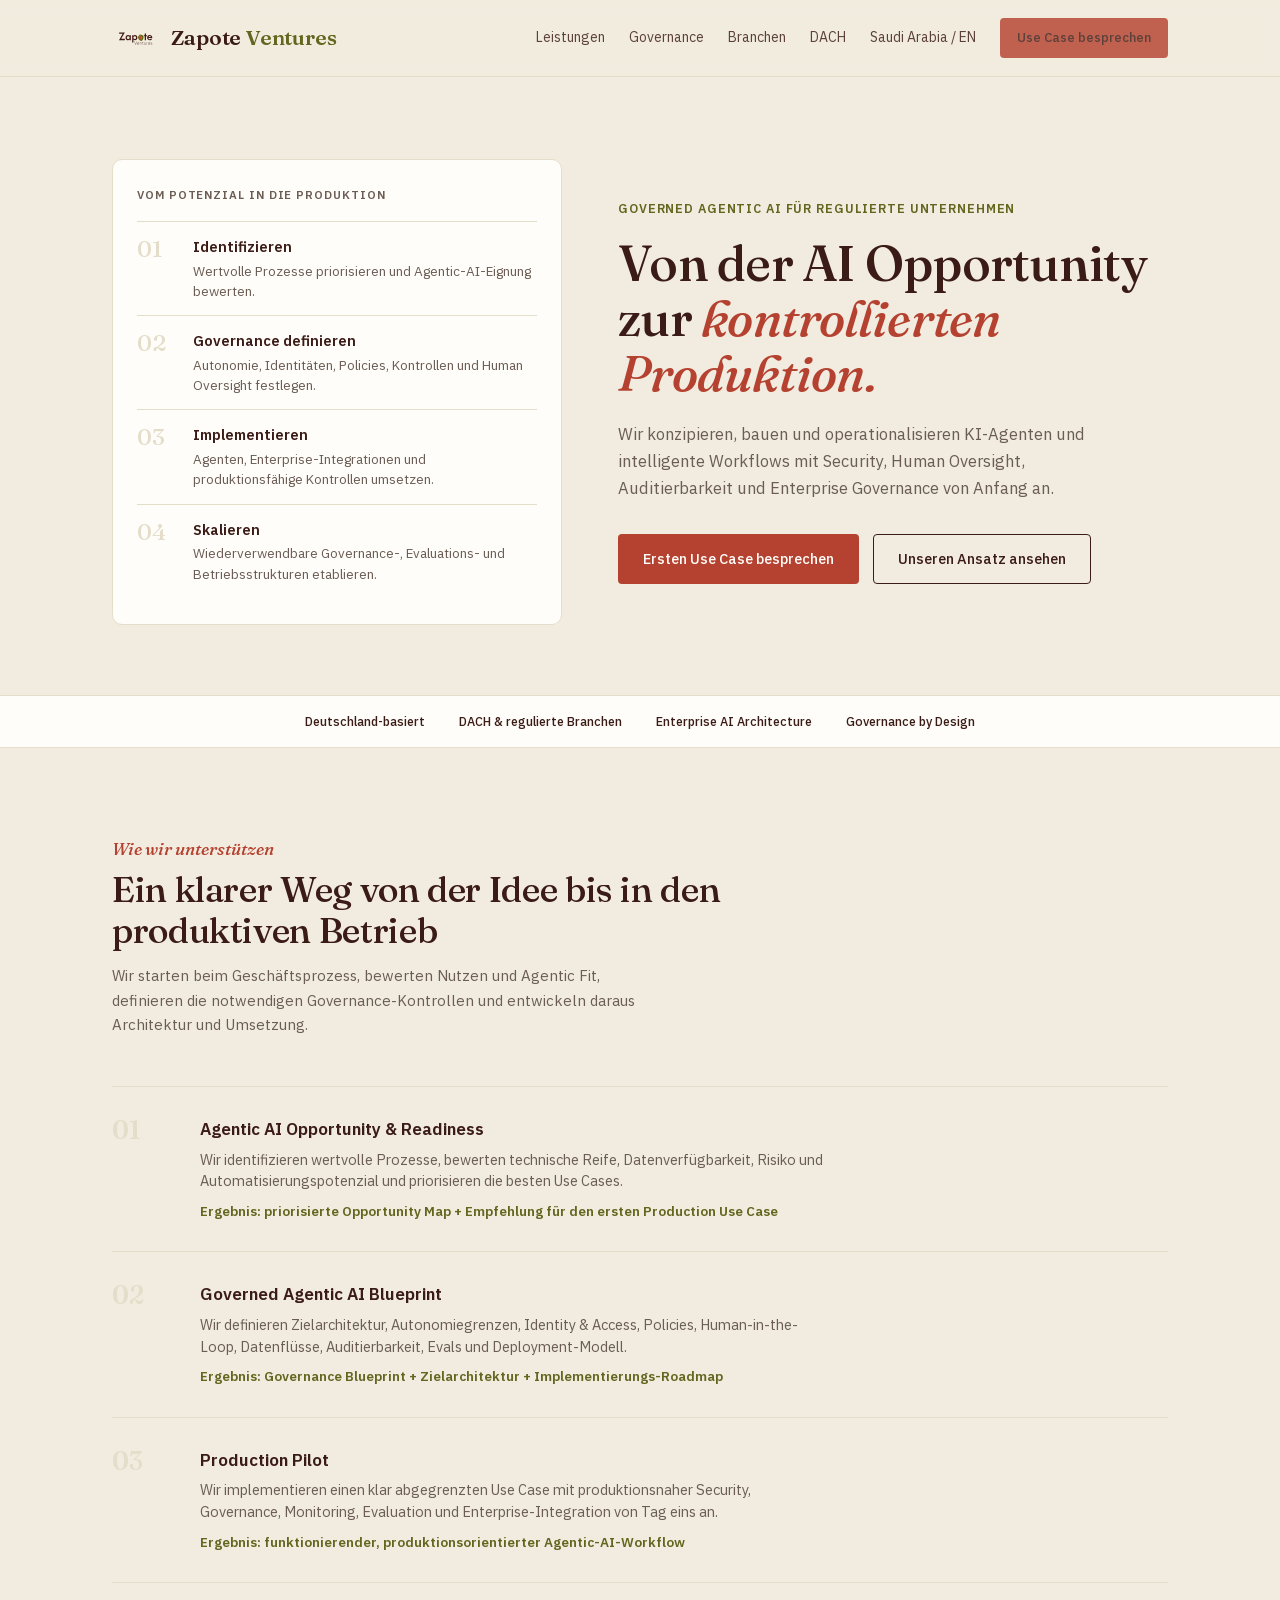
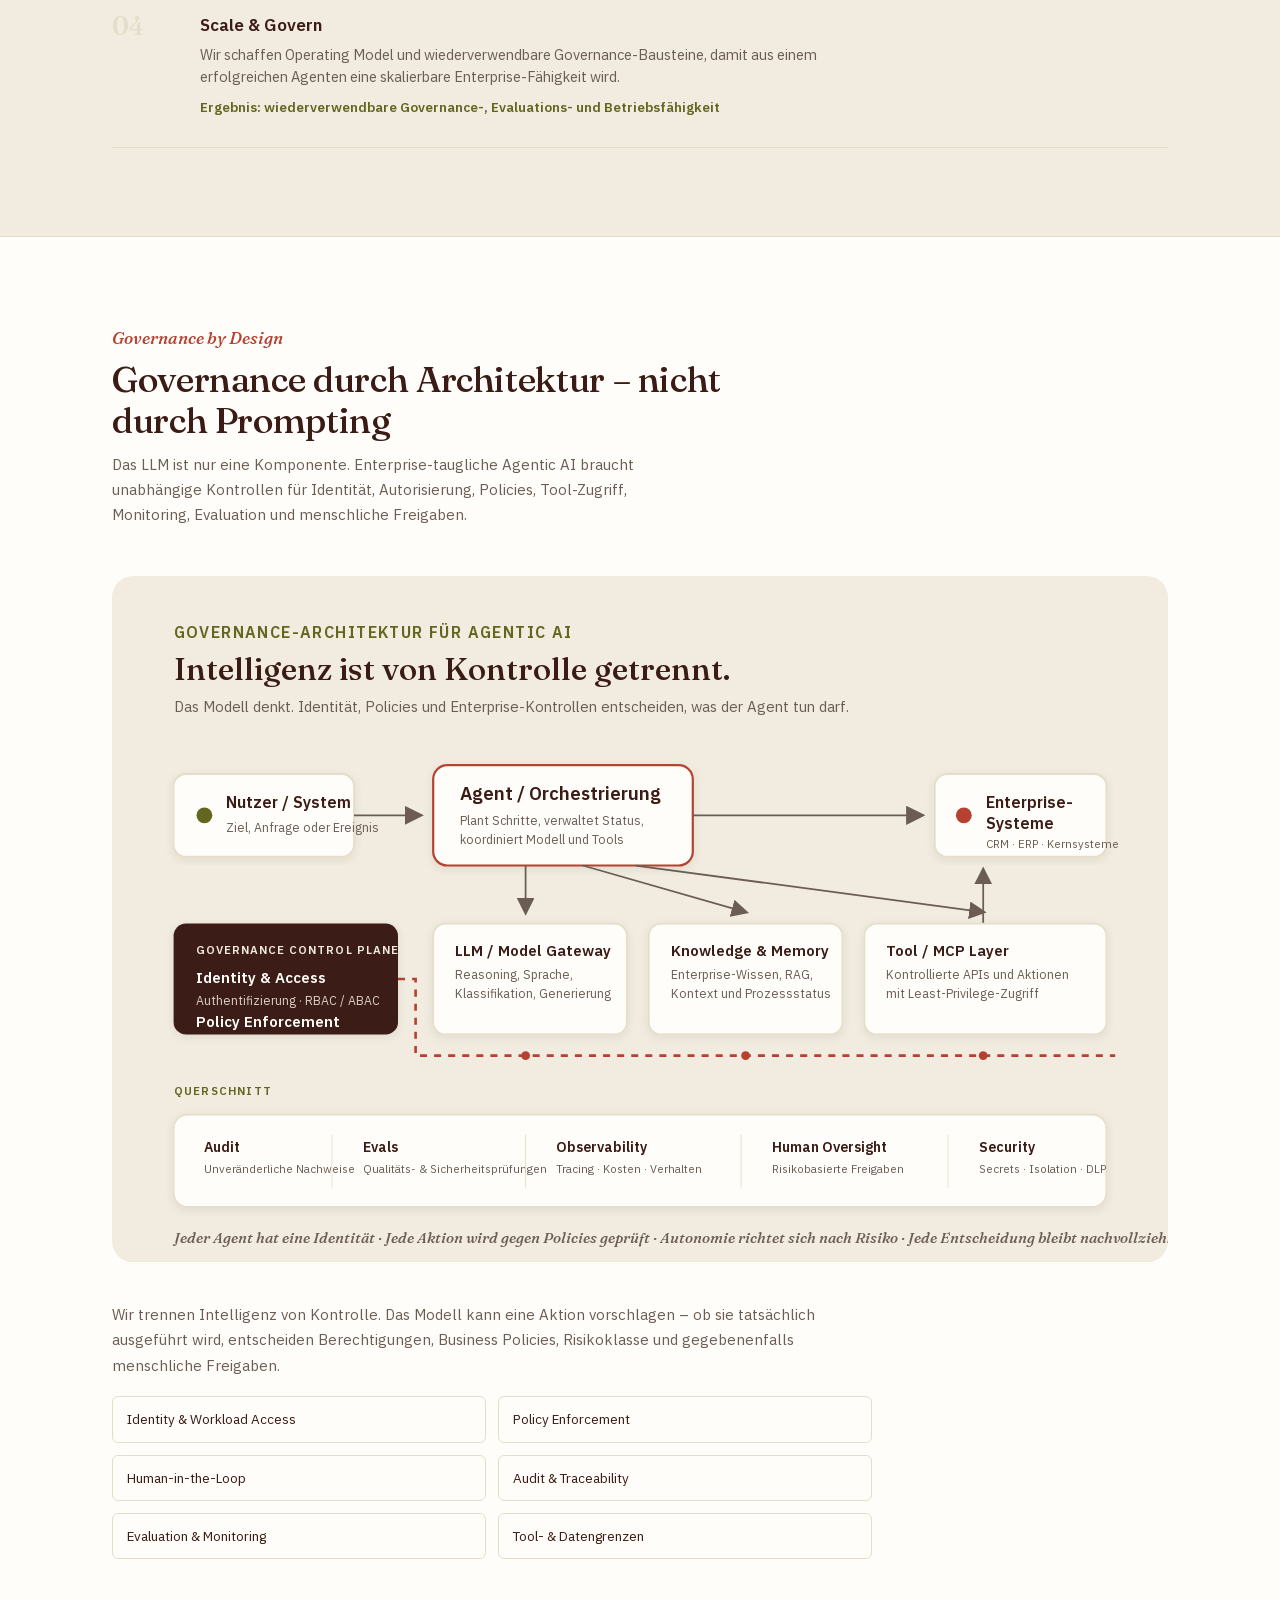
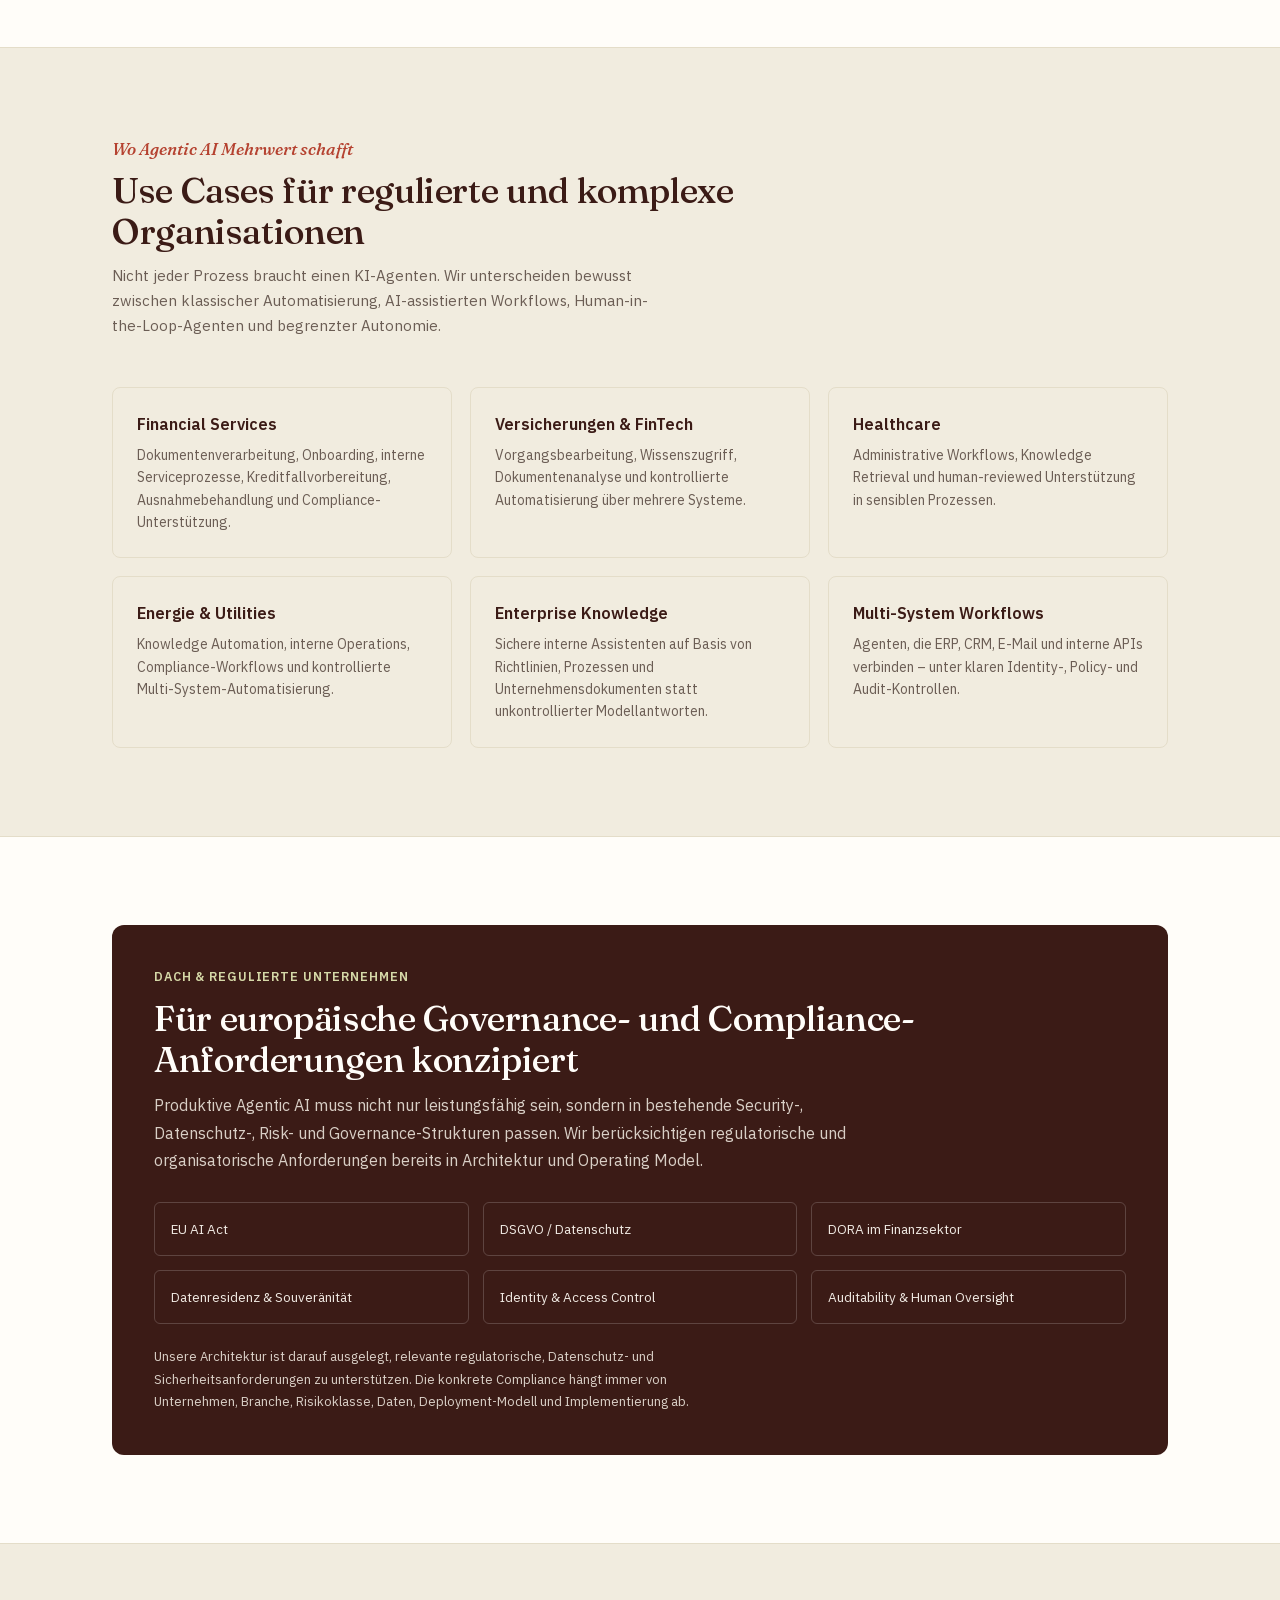
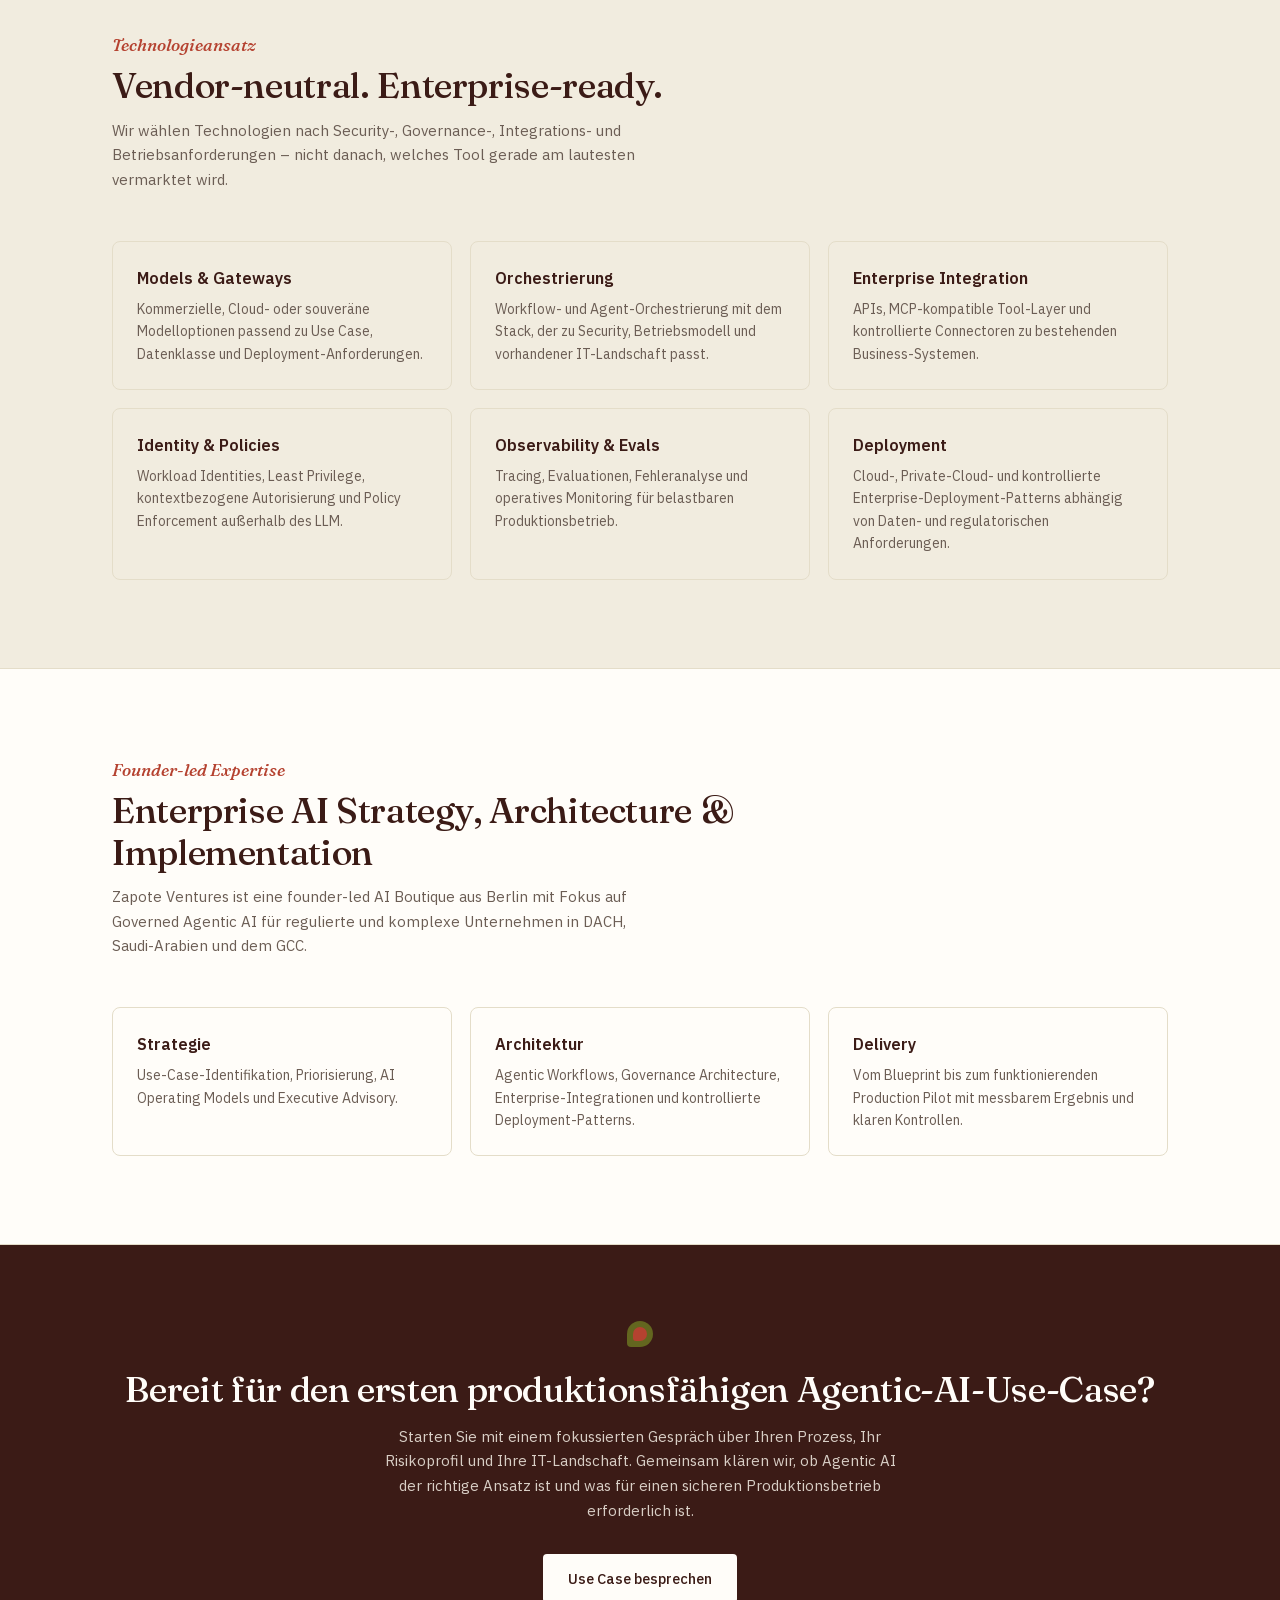
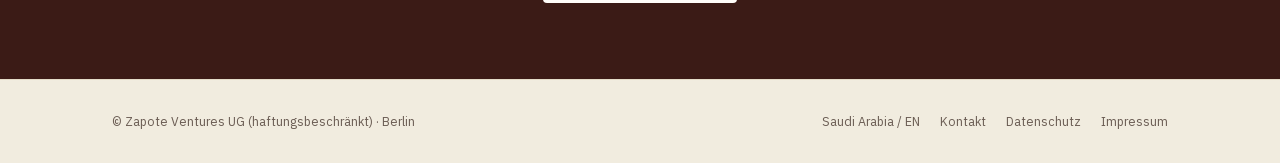
==== commit 48683756: "feat: Architektur-Diagramm als inline SVG, Barrierefreiheit verbessert Ersetzt die flache Governance" ====
--- a/outputs/index.html
+++ b/outputs/index.html
@@ -62,7 +62,7 @@
     .journey-item{display:grid;grid-template-columns:42px 1fr;gap:14px;padding:14px 0;border-top:1px solid var(--hair)}
     .journey-item:first-of-type{border-top:0}
     .journey-num{font-family:var(--font-display);font-size:23px;color:var(--hair);font-weight:500;line-height:1.2}
-    .journey-item h3{font-size:14.5px;margin-bottom:3px}
+    .journey-item-title{font-size:14.5px;font-weight:600;margin-bottom:3px}
     .journey-item p{font-size:13.5px;color:var(--muted);line-height:1.5}
 
     .strip{border-top:1px solid var(--hair);border-bottom:1px solid var(--hair);background:var(--white)}
@@ -92,11 +92,9 @@
     .card h3{font-size:16px;margin-bottom:8px}
     .card p{font-size:14px;color:var(--muted);line-height:1.6}
 
-    .arch{display:grid;grid-template-columns:1fr 1fr;gap:38px;align-items:start}
-    @media(max-width:860px){.arch{grid-template-columns:1fr}}
-    .arch-stack{background:var(--ink);color:var(--white);border-radius:10px;padding:28px}
-    .arch-layer{padding:12px 14px;border:1px solid rgba(255,255,255,.18);border-radius:5px;margin-bottom:9px;background:rgba(255,255,255,.035);font-size:14px}
-    .arch-cross{margin-top:14px;padding-top:16px;border-top:1px solid rgba(255,255,255,.18);font-size:13px;color:#d9cfc6;line-height:1.7}
+    .architecture-visual{margin:8px 0 40px;overflow-x:auto;-webkit-overflow-scrolling:touch}
+    .architecture-visual svg{display:block;width:100%;min-width:940px;max-width:1200px;height:auto;margin:0 auto}
+    .arch-copy{max-width:760px}
     .arch-copy p{color:var(--muted);font-size:15px;line-height:1.7;margin-bottom:18px}
     .arch-list{display:grid;grid-template-columns:1fr 1fr;gap:12px}
     @media(max-width:560px){.arch-list{grid-template-columns:1fr}}
@@ -149,14 +147,15 @@
   </div>
 </header>
 
+<main>
 <section class="hero">
   <div class="wrap hero-grid">
     <div class="journey fade-up">
       <div class="journey-title">Vom Potenzial in die Produktion</div>
-      <div class="journey-item"><div class="journey-num">01</div><div><h3>Identifizieren</h3><p>Wertvolle Prozesse priorisieren und Agentic-AI-Eignung bewerten.</p></div></div>
-      <div class="journey-item"><div class="journey-num">02</div><div><h3>Governance definieren</h3><p>Autonomie, Identitäten, Policies, Kontrollen und Human Oversight festlegen.</p></div></div>
-      <div class="journey-item"><div class="journey-num">03</div><div><h3>Implementieren</h3><p>Agenten, Enterprise-Integrationen und produktionsfähige Kontrollen umsetzen.</p></div></div>
-      <div class="journey-item"><div class="journey-num">04</div><div><h3>Skalieren</h3><p>Wiederverwendbare Governance-, Evaluations- und Betriebsstrukturen etablieren.</p></div></div>
+      <div class="journey-item"><div class="journey-num">01</div><div><div class="journey-item-title">Identifizieren</div><p>Wertvolle Prozesse priorisieren und Agentic-AI-Eignung bewerten.</p></div></div>
+      <div class="journey-item"><div class="journey-num">02</div><div><div class="journey-item-title">Governance definieren</div><p>Autonomie, Identitäten, Policies, Kontrollen und Human Oversight festlegen.</p></div></div>
+      <div class="journey-item"><div class="journey-num">03</div><div><div class="journey-item-title">Implementieren</div><p>Agenten, Enterprise-Integrationen und produktionsfähige Kontrollen umsetzen.</p></div></div>
+      <div class="journey-item"><div class="journey-num">04</div><div><div class="journey-item-title">Skalieren</div><p>Wiederverwendbare Governance-, Evaluations- und Betriebsstrukturen etablieren.</p></div></div>
     </div>
 
     <div class="fade-up d2">
@@ -233,28 +232,129 @@
       <p class="section-sub">Das LLM ist nur eine Komponente. Enterprise-taugliche Agentic AI braucht unabhängige Kontrollen für Identität, Autorisierung, Policies, Tool-Zugriff, Monitoring, Evaluation und menschliche Freigaben.</p>
     </div>
 
-    <div class="arch">
-      <div class="arch-stack">
-        <div class="arch-layer">Benutzer / Enterprise-Systeme</div>
-        <div class="arch-layer">Identity & Access</div>
-        <div class="arch-layer">Agent / Orchestrierung</div>
-        <div class="arch-layer">Policy Enforcement</div>
-        <div class="arch-layer">LLM / Model Gateway</div>
-        <div class="arch-layer">Knowledge & Memory</div>
-        <div class="arch-layer">Tool / MCP Layer</div>
-        <div class="arch-layer">ERP · CRM · Kernsysteme · APIs</div>
-        <div class="arch-cross">Querschnitt: Audit · Observability · Evals · Security · Human Oversight</div>
-      </div>
-      <div class="arch-copy">
-        <p>Wir trennen Intelligenz von Kontrolle. Das Modell kann eine Aktion vorschlagen – ob sie tatsächlich ausgeführt wird, entscheiden Berechtigungen, Business Policies, Risikoklasse und gegebenenfalls menschliche Freigaben.</p>
-        <div class="arch-list">
-          <div class="pill">Identity & Workload Access</div>
-          <div class="pill">Policy Enforcement</div>
-          <div class="pill">Human-in-the-Loop</div>
-          <div class="pill">Audit & Traceability</div>
-          <div class="pill">Evaluation & Monitoring</div>
-          <div class="pill">Tool- & Datengrenzen</div>
-        </div>
+    <div class="architecture-visual">
+      <svg viewBox="0 0 1200 780" role="img" aria-labelledby="arch-title-de arch-desc-de">
+        <title id="arch-title-de">Governance-Architektur für Agentic AI</title>
+        <desc id="arch-desc-de">Enterprise-Architektur: Nutzer und Systeme lösen die Agent-Orchestrierung aus, die über eine LLM/Modellebene, Knowledge &amp; Memory und eine kontrollierte Tool/MCP-Ebene auf Enterprise-Systeme zugreift. Identity &amp; Access sowie Policy Enforcement steuern jede Aktion. Audit, Evals, Observability, Security und Human Oversight wirken querschnittlich über die gesamte Architektur.</desc>
+
+        <defs>
+          <marker id="arrow-de" markerWidth="10" markerHeight="10" refX="8" refY="5" orient="auto">
+            <path d="M0,0 L10,5 L0,10 Z" fill="#6b5d54"/>
+          </marker>
+          <filter id="shadow-de" x="-10%" y="-10%" width="120%" height="120%">
+            <feDropShadow dx="0" dy="3" stdDeviation="5" flood-color="#3b1b16" flood-opacity="0.08"/>
+          </filter>
+        </defs>
+
+        <rect width="1200" height="780" rx="24" fill="#f1ecdf"/>
+
+        <text x="70" y="70" font-family="'IBM Plex Sans', sans-serif" font-size="18" font-weight="600" letter-spacing="1.6" fill="#63661f">GOVERNANCE-ARCHITEKTUR FÜR AGENTIC AI</text>
+        <text x="70" y="118" font-family="'Fraunces', serif" font-size="36" font-weight="500" fill="#3b1b16">Intelligenz ist von Kontrolle getrennt.</text>
+        <text x="70" y="154" font-family="'IBM Plex Sans', sans-serif" font-size="17" fill="#6b5d54">Das Modell denkt. Identität, Policies und Enterprise-Kontrollen entscheiden, was der Agent tun darf.</text>
+
+        <g filter="url(#shadow-de)">
+          <rect x="70" y="225" width="205" height="94" rx="14" fill="#fffdf9" stroke="#e4ddc9" stroke-width="2"/>
+        </g>
+        <circle cx="105" cy="272" r="9" fill="#63661f"/>
+        <text x="130" y="264" font-family="'IBM Plex Sans', sans-serif" font-size="18" font-weight="600" fill="#3b1b16">Nutzer / System</text>
+        <text x="130" y="291" font-family="'IBM Plex Sans', sans-serif" font-size="14" fill="#6b5d54">Ziel, Anfrage oder Ereignis</text>
+
+        <g filter="url(#shadow-de)">
+          <rect x="365" y="215" width="295" height="114" rx="16" fill="#fffdf9" stroke="#b54230" stroke-width="2.5"/>
+        </g>
+        <text x="395" y="255" font-family="'IBM Plex Sans', sans-serif" font-size="21" font-weight="600" fill="#3b1b16">Agent / Orchestrierung</text>
+        <text x="395" y="283" font-family="'IBM Plex Sans', sans-serif" font-size="14" fill="#6b5d54">Plant Schritte, verwaltet Status,</text>
+        <text x="395" y="305" font-family="'IBM Plex Sans', sans-serif" font-size="14" fill="#6b5d54">koordiniert Modell und Tools</text>
+
+        <g filter="url(#shadow-de)">
+          <rect x="935" y="225" width="195" height="94" rx="14" fill="#fffdf9" stroke="#e4ddc9" stroke-width="2"/>
+        </g>
+        <circle cx="968" cy="272" r="9" fill="#b54230"/>
+        <text x="993" y="264" font-family="'IBM Plex Sans', sans-serif" font-size="18" font-weight="600" fill="#3b1b16">Enterprise-</text>
+        <text x="993" y="287" font-family="'IBM Plex Sans', sans-serif" font-size="18" font-weight="600" fill="#3b1b16">Systeme</text>
+        <text x="993" y="309" font-family="'IBM Plex Sans', sans-serif" font-size="13" fill="#6b5d54">CRM · ERP · Kernsysteme</text>
+
+        <line x1="275" y1="272" x2="350" y2="272" stroke="#6b5d54" stroke-width="2.2" marker-end="url(#arrow-de)"/>
+        <line x1="660" y1="272" x2="920" y2="272" stroke="#6b5d54" stroke-width="2.2" marker-end="url(#arrow-de)"/>
+        <line x1="470" y1="329" x2="470" y2="382" stroke="#6b5d54" stroke-width="2" marker-end="url(#arrow-de)"/>
+        <line x1="535" y1="329" x2="720" y2="382" stroke="#6b5d54" stroke-width="2" marker-end="url(#arrow-de)"/>
+        <line x1="595" y1="329" x2="990" y2="382" stroke="#6b5d54" stroke-width="2" marker-end="url(#arrow-de)"/>
+        <line x1="990" y1="395" x2="990" y2="334" stroke="#6b5d54" stroke-width="2" marker-end="url(#arrow-de)"/>
+
+        <g filter="url(#shadow-de)">
+          <rect x="365" y="395" width="220" height="126" rx="14" fill="#fffdf9" stroke="#e4ddc9" stroke-width="2"/>
+          <rect x="610" y="395" width="220" height="126" rx="14" fill="#fffdf9" stroke="#e4ddc9" stroke-width="2"/>
+          <rect x="855" y="395" width="275" height="126" rx="14" fill="#fffdf9" stroke="#e4ddc9" stroke-width="2"/>
+        </g>
+
+        <text x="390" y="432" font-family="'IBM Plex Sans', sans-serif" font-size="17" font-weight="600" fill="#3b1b16">LLM / Model Gateway</text>
+        <text x="390" y="458" font-family="'IBM Plex Sans', sans-serif" font-size="14" fill="#6b5d54">Reasoning, Sprache,</text>
+        <text x="390" y="480" font-family="'IBM Plex Sans', sans-serif" font-size="14" fill="#6b5d54">Klassifikation, Generierung</text>
+
+        <text x="635" y="432" font-family="'IBM Plex Sans', sans-serif" font-size="17" font-weight="600" fill="#3b1b16">Knowledge &amp; Memory</text>
+        <text x="635" y="458" font-family="'IBM Plex Sans', sans-serif" font-size="14" fill="#6b5d54">Enterprise-Wissen, RAG,</text>
+        <text x="635" y="480" font-family="'IBM Plex Sans', sans-serif" font-size="14" fill="#6b5d54">Kontext und Prozessstatus</text>
+
+        <text x="880" y="432" font-family="'IBM Plex Sans', sans-serif" font-size="17" font-weight="600" fill="#3b1b16">Tool / MCP Layer</text>
+        <text x="880" y="458" font-family="'IBM Plex Sans', sans-serif" font-size="14" fill="#6b5d54">Kontrollierte APIs und Aktionen</text>
+        <text x="880" y="480" font-family="'IBM Plex Sans', sans-serif" font-size="14" fill="#6b5d54">mit Least-Privilege-Zugriff</text>
+
+        <g filter="url(#shadow-de)">
+          <rect x="70" y="395" width="255" height="126" rx="14" fill="#3b1b16"/>
+        </g>
+        <text x="95" y="430" font-family="'IBM Plex Sans', sans-serif" font-size="13" font-weight="600" letter-spacing="1.2" fill="#f1ecdf">GOVERNANCE CONTROL PLANE</text>
+        <text x="95" y="463" font-family="'IBM Plex Sans', sans-serif" font-size="17" font-weight="600" fill="#fffdf9">Identity &amp; Access</text>
+        <text x="95" y="488" font-family="'IBM Plex Sans', sans-serif" font-size="14" fill="#d9cfc6">Authentifizierung · RBAC / ABAC</text>
+        <text x="95" y="513" font-family="'IBM Plex Sans', sans-serif" font-size="17" font-weight="600" fill="#fffdf9">Policy Enforcement</text>
+
+        <path d="M325 458 H345 V545 H1140" fill="none" stroke="#b54230" stroke-width="3" stroke-dasharray="8 8"/>
+        <circle cx="470" cy="545" r="5" fill="#b54230"/>
+        <circle cx="720" cy="545" r="5" fill="#b54230"/>
+        <circle cx="990" cy="545" r="5" fill="#b54230"/>
+
+        <text x="70" y="590" font-family="'IBM Plex Sans', sans-serif" font-size="13" font-weight="600" letter-spacing="1.4" fill="#63661f">QUERSCHNITT</text>
+        <g filter="url(#shadow-de)">
+          <rect x="70" y="612" width="1060" height="105" rx="16" fill="#fffdf9" stroke="#e4ddc9" stroke-width="2"/>
+        </g>
+
+        <g font-family="'IBM Plex Sans', sans-serif">
+          <text x="105" y="654" font-size="16" font-weight="600" fill="#3b1b16">Audit</text>
+          <text x="105" y="678" font-size="13" fill="#6b5d54">Unveränderliche Nachweise</text>
+
+          <line x1="250" y1="635" x2="250" y2="695" stroke="#e4ddc9" stroke-width="1"/>
+
+          <text x="285" y="654" font-size="16" font-weight="600" fill="#3b1b16">Evals</text>
+          <text x="285" y="678" font-size="13" fill="#6b5d54">Qualitäts- &amp; Sicherheitsprüfungen</text>
+
+          <line x1="470" y1="635" x2="470" y2="695" stroke="#e4ddc9" stroke-width="1"/>
+
+          <text x="505" y="654" font-size="16" font-weight="600" fill="#3b1b16">Observability</text>
+          <text x="505" y="678" font-size="13" fill="#6b5d54">Tracing · Kosten · Verhalten</text>
+
+          <line x1="715" y1="635" x2="715" y2="695" stroke="#e4ddc9" stroke-width="1"/>
+
+          <text x="750" y="654" font-size="16" font-weight="600" fill="#3b1b16">Human Oversight</text>
+          <text x="750" y="678" font-size="13" fill="#6b5d54">Risikobasierte Freigaben</text>
+
+          <line x1="950" y1="635" x2="950" y2="695" stroke="#e4ddc9" stroke-width="1"/>
+
+          <text x="985" y="654" font-size="16" font-weight="600" fill="#3b1b16">Security</text>
+          <text x="985" y="678" font-size="13" fill="#6b5d54">Secrets · Isolation · DLP</text>
+        </g>
+
+        <text x="70" y="758" font-family="'Fraunces', serif" font-size="17" font-style="italic" fill="#6b5d54">Jeder Agent hat eine Identität · Jede Aktion wird gegen Policies geprüft · Autonomie richtet sich nach Risiko · Jede Entscheidung bleibt nachvollziehbar</text>
+      </svg>
+    </div>
+
+    <div class="arch-copy">
+      <p>Wir trennen Intelligenz von Kontrolle. Das Modell kann eine Aktion vorschlagen – ob sie tatsächlich ausgeführt wird, entscheiden Berechtigungen, Business Policies, Risikoklasse und gegebenenfalls menschliche Freigaben.</p>
+      <div class="arch-list">
+        <div class="pill">Identity & Workload Access</div>
+        <div class="pill">Policy Enforcement</div>
+        <div class="pill">Human-in-the-Loop</div>
+        <div class="pill">Audit & Traceability</div>
+        <div class="pill">Evaluation & Monitoring</div>
+        <div class="pill">Tool- & Datengrenzen</div>
       </div>
     </div>
   </div>
@@ -339,6 +439,7 @@
     <a href="mailto:oscar.morillo@zapote.de?subject=Anfrage%20Governed%20Agentic%20AI" class="btn btn-inverse">Use Case besprechen</a>
   </div>
 </section>
+</main>
 
 <footer>
   <div class="wrap foot-inner">
